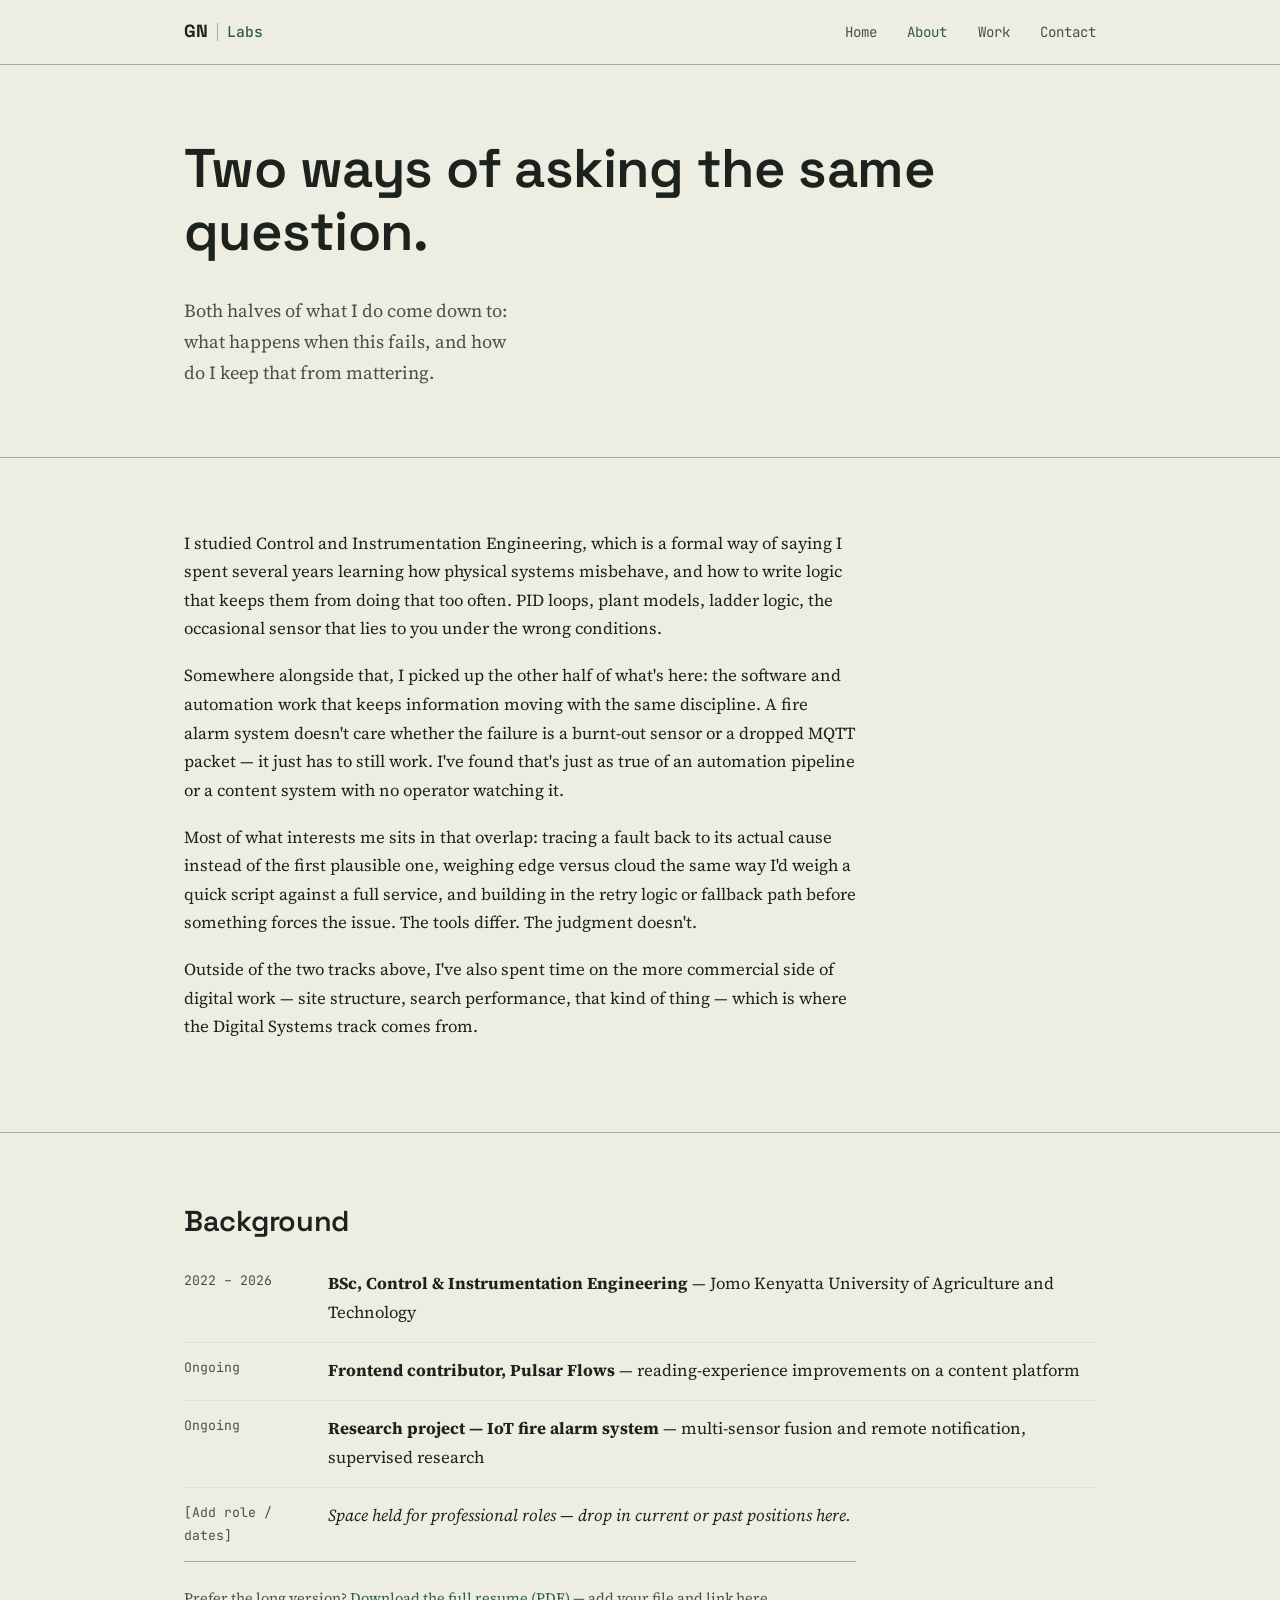
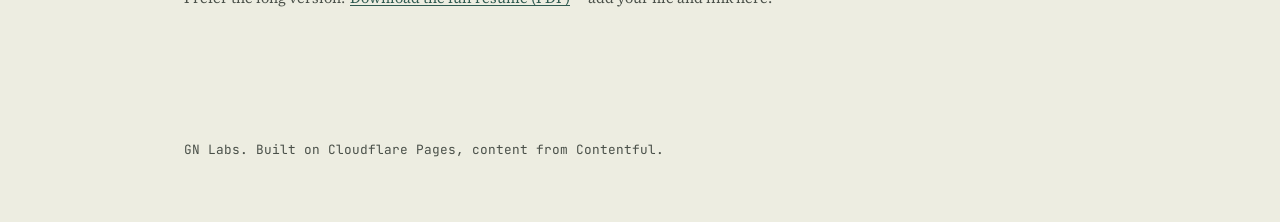
==== about.html @ 265fff8b "Add files via upload" ====
<!DOCTYPE html>
<html lang="en">
<head>
<meta charset="UTF-8">
<meta name="viewport" content="width=device-width, initial-scale=1.0">
<title>About — GN Labs</title>
<meta name="description" content="How GN Labs ended up working across control systems and software, and what that overlap looks like in practice.">
<link rel="stylesheet" href="styles.css">
</head>
<body>

<nav class="site-nav">
  <div class="wrap">
    <a href="index.html" class="mark"><span>GN</span><span class="rule"></span><span class="labs">Labs</span></a>
    <button class="nav-toggle" aria-label="Toggle navigation" aria-expanded="false"><span></span></button>
    <ul class="nav-links">
      <li><a href="index.html">Home</a></li>
      <li><a href="about.html" aria-current="page">About</a></li>
      <li><a href="work.html">Work</a></li>
      <li><a href="contact.html">Contact</a></li>
    </ul>
  </div>
</nav>

<main>
  <section class="section hero section-tight">
    <div class="wrap">
      <h1>Two ways of asking the same question.</h1>
      <p class="lede">Both halves of what I do come down to: what happens when this fails, and how do I keep that from mattering.</p>
    </div>
  </section>

  <section class="section">
    <div class="wrap">
      <p>I studied Control and Instrumentation Engineering, which is a formal way of saying I spent several years learning how physical systems misbehave, and how to write logic that keeps them from doing that too often. PID loops, plant models, ladder logic, the occasional sensor that lies to you under the wrong conditions.</p>
      <p>Somewhere alongside that, I picked up the other half of what's here: the software and automation work that keeps information moving with the same discipline. A fire alarm system doesn't care whether the failure is a burnt-out sensor or a dropped MQTT packet &mdash; it just has to still work. I've found that's just as true of an automation pipeline or a content system with no operator watching it.</p>
      <p>Most of what interests me sits in that overlap: tracing a fault back to its actual cause instead of the first plausible one, weighing edge versus cloud the same way I'd weigh a quick script against a full service, and building in the retry logic or fallback path before something forces the issue. The tools differ. The judgment doesn't.</p>
      <p>Outside of the two tracks above, I've also spent time on the more commercial side of digital work &mdash; site structure, search performance, that kind of thing &mdash; which is where the Digital Systems track comes from.</p>
    </div>
  </section>

  <section class="section">
    <div class="wrap">
      <h2>Background</h2>
      <div class="timeline">
        <div class="row">
          <span class="when">2022 &ndash; 2026</span>
          <div>
            <strong>BSc, Control &amp; Instrumentation Engineering</strong> &mdash; Jomo Kenyatta University of Agriculture and Technology
          </div>
        </div>
        <div class="row">
          <span class="when">Ongoing</span>
          <div>
            <strong>Frontend contributor, Pulsar Flows</strong> &mdash; reading-experience improvements on a content platform
          </div>
        </div>
        <div class="row">
          <span class="when">Ongoing</span>
          <div>
            <strong>Research project &mdash; IoT fire alarm system</strong> &mdash; multi-sensor fusion and remote notification, supervised research
          </div>
        </div>
        <div class="row">
          <span class="when">[Add role / dates]</span>
          <div>
            <em>Space held for professional roles &mdash; drop in current or past positions here.</em>
          </div>
        </div>
      </div>
      <p class="resume-note">Prefer the long version? <a href="#" id="resume-link">Download the full resume (PDF)</a> &mdash; add your file and link here.</p>
    </div>
  </section>
</main>

<footer class="site-footer">
  <div class="wrap">
    <p>GN Labs. Built on Cloudflare Pages, content from Contentful.</p>
  </div>
</footer>

<script src="content.js"></script>
</body>
</html>
---- styles.css ----
/* GN Labs — shared styles */

@import url('https://fonts.googleapis.com/css2?family=Space+Grotesk:wght@500;600;700&family=Source+Serif+4:opsz,wght@8..60,400;8..60,500;8..60,600&family=JetBrains+Mono:wght@400;500&display=swap');

:root {
  --paper: #ededE1;
  --surface: #e2e2d3;
  --ink: #1c221e;
  --ink-soft: #4a5049;
  --line: #a7ac98;
  --teal: #2f5a50;
  --teal-soft: #3f6e62;
  --ochre: #b56d19;

  --grotesk: 'Space Grotesk', sans-serif;
  --serif: 'Source Serif 4', serif;
  --mono: 'JetBrains Mono', monospace;

  --measure: 42rem;
  --wide: 60rem;
}

* { box-sizing: border-box; }

html { scroll-behavior: smooth; }

@media (prefers-reduced-motion: reduce) {
  html { scroll-behavior: auto; }
  * { animation-duration: 0.01ms !important; animation-iteration-count: 1 !important; transition-duration: 0.01ms !important; }
}

body {
  margin: 0;
  background: var(--paper);
  color: var(--ink);
  font-family: var(--serif);
  font-size: 1.05rem;
  line-height: 1.7;
  -webkit-font-smoothing: antialiased;
}

h1, h2, h3 {
  font-family: var(--grotesk);
  font-weight: 600;
  line-height: 1.15;
  margin: 0 0 0.6em;
  letter-spacing: -0.01em;
}

h1 { font-size: clamp(2.1rem, 4.6vw, 3.4rem); }
h2 { font-size: clamp(1.4rem, 2.6vw, 1.8rem); }
h3 { font-size: 1.05rem; font-family: var(--serif); font-weight: 600; }

p { margin: 0 0 1.1em; max-width: var(--measure); }
a { color: var(--teal); text-decoration-thickness: 1px; text-underline-offset: 2px; }
a:hover { color: var(--ochre); }

.wrap {
  max-width: var(--wide);
  margin: 0 auto;
  padding: 0 1.5rem;
}

/* ---- Nav ---- */

.site-nav {
  border-bottom: 1px solid var(--line);
  background: var(--paper);
  position: sticky;
  top: 0;
  z-index: 20;
}

.site-nav .wrap {
  display: flex;
  align-items: center;
  justify-content: space-between;
  height: 4rem;
}

.mark {
  font-family: var(--grotesk);
  font-weight: 700;
  font-size: 1.1rem;
  color: var(--ink);
  text-decoration: none;
  display: inline-flex;
  align-items: center;
  gap: 0.55rem;
}
.mark:hover { color: var(--ink); }
.mark .rule { width: 1px; height: 1.05em; background: var(--line); display: inline-block; }
.mark .labs { font-family: var(--mono); font-weight: 500; font-size: 0.92rem; color: var(--teal); letter-spacing: 0.02em; }

.nav-links {
  display: flex;
  gap: 1.9rem;
  list-style: none;
  margin: 0;
  padding: 0;
}
.nav-links a {
  color: var(--ink-soft);
  text-decoration: none;
  font-family: var(--mono);
  font-size: 0.88rem;
}
.nav-links a:hover, .nav-links a[aria-current="page"] { color: var(--teal); }

.nav-toggle {
  display: none;
  background: none;
  border: 1px solid var(--line);
  border-radius: 2px;
  width: 2.1rem;
  height: 2.1rem;
  cursor: pointer;
  position: relative;
}
.nav-toggle span, .nav-toggle span::before, .nav-toggle span::after {
  content: ''; position: absolute; left: 0.5rem; right: 0.5rem; height: 1px; background: var(--ink);
}
.nav-toggle span { top: 50%; }
.nav-toggle span::before { top: -6px; }
.nav-toggle span::after { top: 6px; }

@media (max-width: 640px) {
  .nav-toggle { display: block; }
  .nav-links {
    display: none;
    position: absolute;
    top: 4rem; left: 0; right: 0;
    flex-direction: column;
    gap: 0;
    background: var(--paper);
    border-bottom: 1px solid var(--line);
    padding: 0.5rem 1.5rem 1rem;
  }
  .nav-links.open { display: flex; }
  .nav-links a { padding: 0.6rem 0; border-bottom: 1px solid var(--surface); }
}

/* ---- Sections ---- */

main { display: block; }

.section {
  padding: 4.5rem 0;
  border-bottom: 1px solid var(--line);
}
.section:last-of-type { border-bottom: none; }
.section-tight { padding: 3rem 0; }

.section > .wrap > p:first-of-type { margin-top: 0; }

/* ---- Hero ---- */

.hero {
  padding-top: 4.5rem;
  padding-bottom: 3rem;
}
.hero h1 { max-width: 32ch; }
.hero .lede { font-size: 1.15rem; color: var(--ink-soft); max-width: 38ch; }

.diagram-wrap { margin-top: 3rem; overflow-x: auto; }
.diagram-wrap svg { width: 100%; height: auto; max-width: 760px; display: block; }
.diagram-wrap .flow-line, .diagram-wrap .node-box {
  stroke-dasharray: 6 4000;
  stroke-dashoffset: 4000;
  transition: stroke-dashoffset 1.6s ease;
}
.diagram-wrap.drawn .flow-line, .diagram-wrap.drawn .node-box {
  stroke-dashoffset: 0;
}
.diagram-wrap text { font-family: var(--mono); font-size: 11px; fill: var(--ink-soft); }

/* ---- Tracks / grid ---- */

.tracks {
  display: grid;
  grid-template-columns: 1fr 1fr;
  gap: 3rem;
}
@media (max-width: 700px) { .tracks { grid-template-columns: 1fr; gap: 2.5rem; } }

.track h2 { color: var(--teal); }
.track ul { padding-left: 0; list-style: none; margin: 1rem 0 0; }
.track li {
  padding: 0.55rem 0;
  border-top: 1px solid var(--surface);
  font-size: 0.98rem;
}
.track li:first-child { border-top: none; }

/* ---- Work list ---- */

.work-item {
  padding: 2.2rem 0;
  border-top: 1px solid var(--line);
  display: grid;
  grid-template-columns: 10rem 1fr;
  gap: 1.5rem;
}
.work-item:first-of-type { border-top: none; }
@media (max-width: 700px) { .work-item { grid-template-columns: 1fr; gap: 0.5rem; } }

.work-item .tag {
  font-family: var(--mono);
  font-size: 0.8rem;
  color: var(--teal-soft);
}
.work-item h3 { margin-bottom: 0.4rem; }
.work-item .meta { font-family: var(--mono); font-size: 0.78rem; color: var(--ink-soft); margin-top: 0.8rem; display: block; }

/* ---- Tags ---- */

.tag-row { display: flex; flex-wrap: wrap; gap: 0.5rem; margin-top: 0.9rem; }
.tag-chip {
  font-family: var(--mono);
  font-size: 0.76rem;
  color: var(--teal-soft);
  border: 1px solid var(--line);
  border-radius: 2px;
  padding: 0.2rem 0.55rem;
  background: var(--surface);
}

/* ---- Buttons / links ---- */

.btn {
  display: inline-block;
  font-family: var(--grotesk);
  font-weight: 600;
  font-size: 0.95rem;
  color: var(--paper);
  background: var(--teal);
  padding: 0.7rem 1.3rem;
  border-radius: 2px;
  text-decoration: none;
  border: 1px solid var(--teal);
}
.btn:hover { background: var(--ink); border-color: var(--ink); color: var(--paper); }

.btn-quiet {
  color: var(--teal);
  background: none;
  border: 1px solid var(--line);
}
.btn-quiet:hover { color: var(--ochre); border-color: var(--ochre); background: none; }

/* ---- About specifics ---- */

.timeline { margin-top: 1rem; }
.timeline .row {
  display: grid;
  grid-template-columns: 8rem 1fr;
  gap: 1rem;
  padding: 0.9rem 0;
  border-top: 1px solid var(--surface);
}
.timeline .row:first-child { border-top: none; }
.timeline .when { font-family: var(--mono); font-size: 0.82rem; color: var(--ink-soft); }
@media (max-width: 640px) { .timeline .row { grid-template-columns: 1fr; gap: 0.2rem; } }

.resume-note {
  margin-top: 2.5rem;
  padding-top: 1.5rem;
  border-top: 1px solid var(--line);
  font-size: 0.9rem;
  color: var(--ink-soft);
}

/* ---- Contact ---- */

.contact-grid {
  display: grid;
  grid-template-columns: 1fr 1fr;
  gap: 2rem;
  margin-top: 1rem;
}
@media (max-width: 640px) { .contact-grid { grid-template-columns: 1fr; } }
.contact-grid a { display: block; padding: 0.6rem 0; border-top: 1px solid var(--surface); text-decoration: none; color: var(--ink); }
.contact-grid a:first-child { border-top: none; }
.contact-grid a:hover { color: var(--teal); }
.contact-grid .label { font-family: var(--mono); font-size: 0.78rem; color: var(--ink-soft); display: block; }

/* ---- Footer ---- */

.site-footer {
  padding: 2.5rem 0 3rem;
  font-family: var(--mono);
  font-size: 0.8rem;
  color: var(--ink-soft);
}
.site-footer a { color: var(--ink-soft); }
.site-footer a:hover { color: var(--teal); }

:focus-visible {
  outline: 2px solid var(--ochre);
  outline-offset: 2px;
}
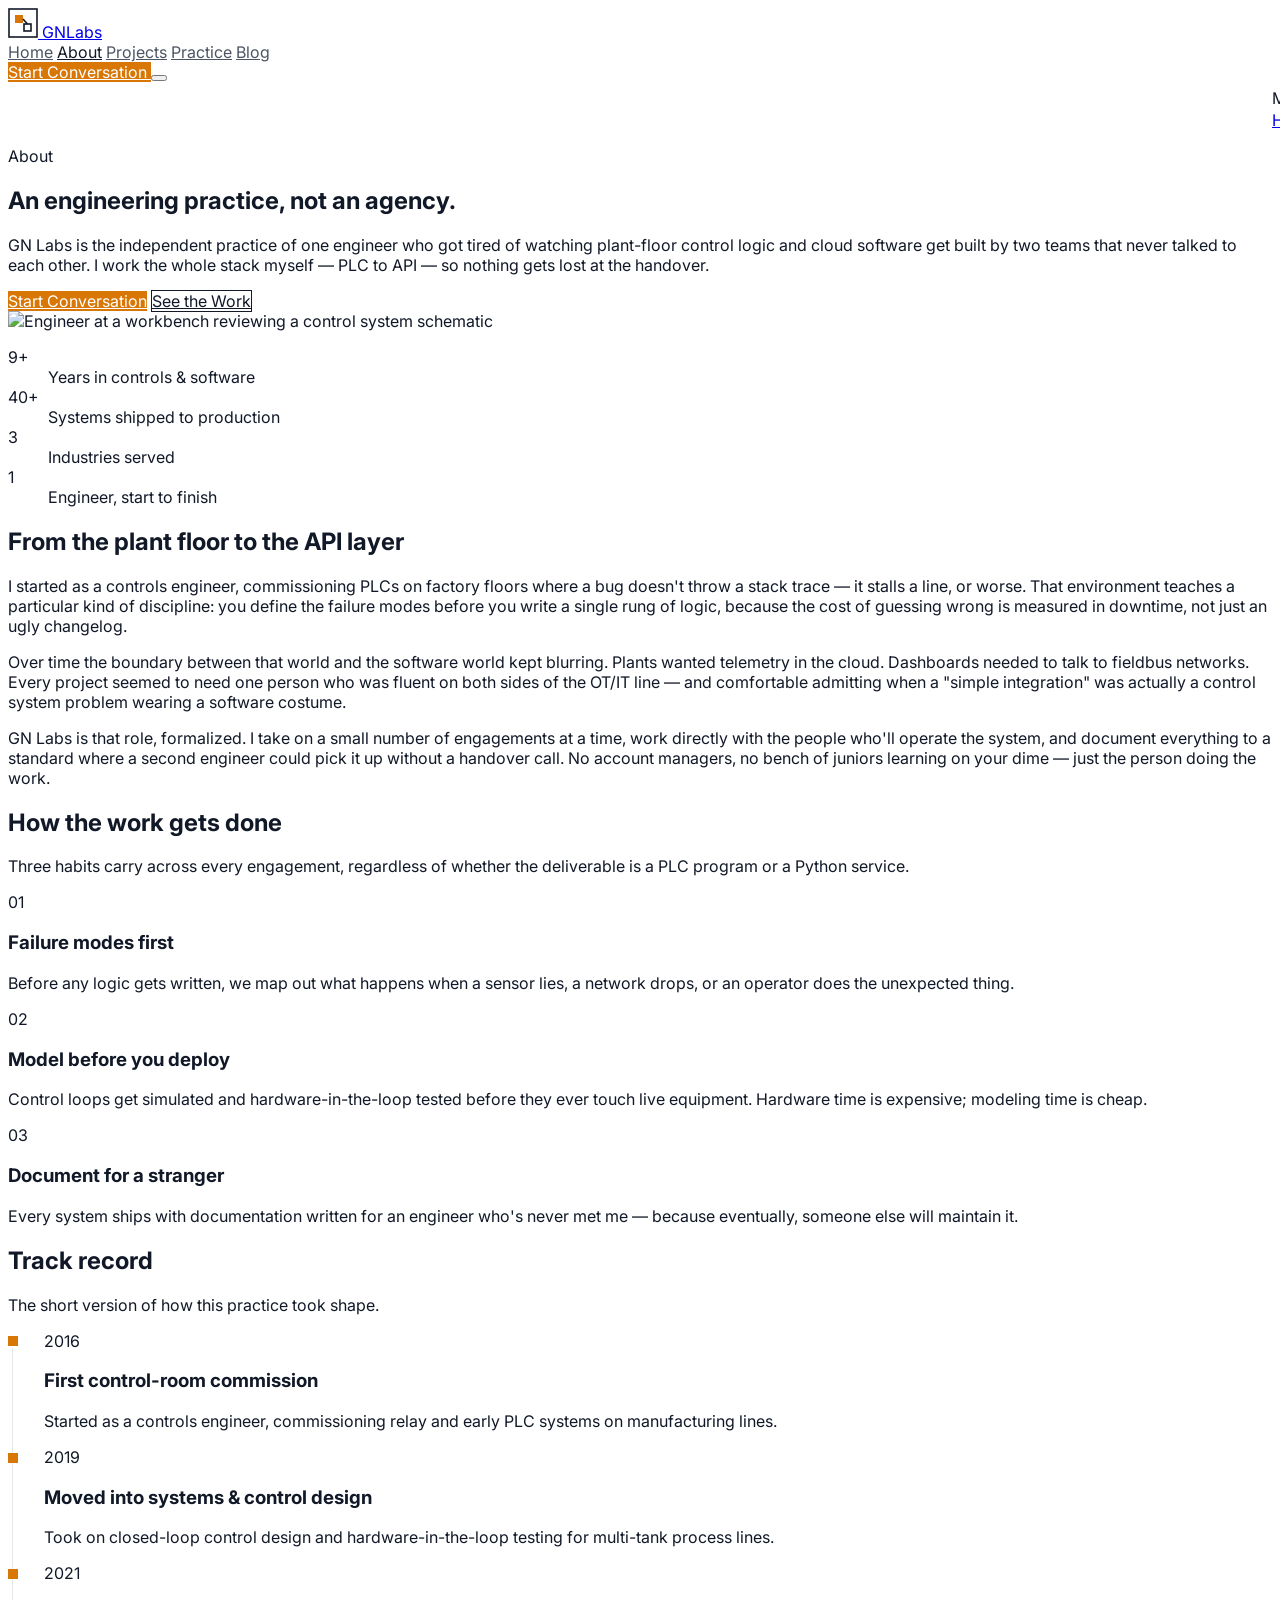
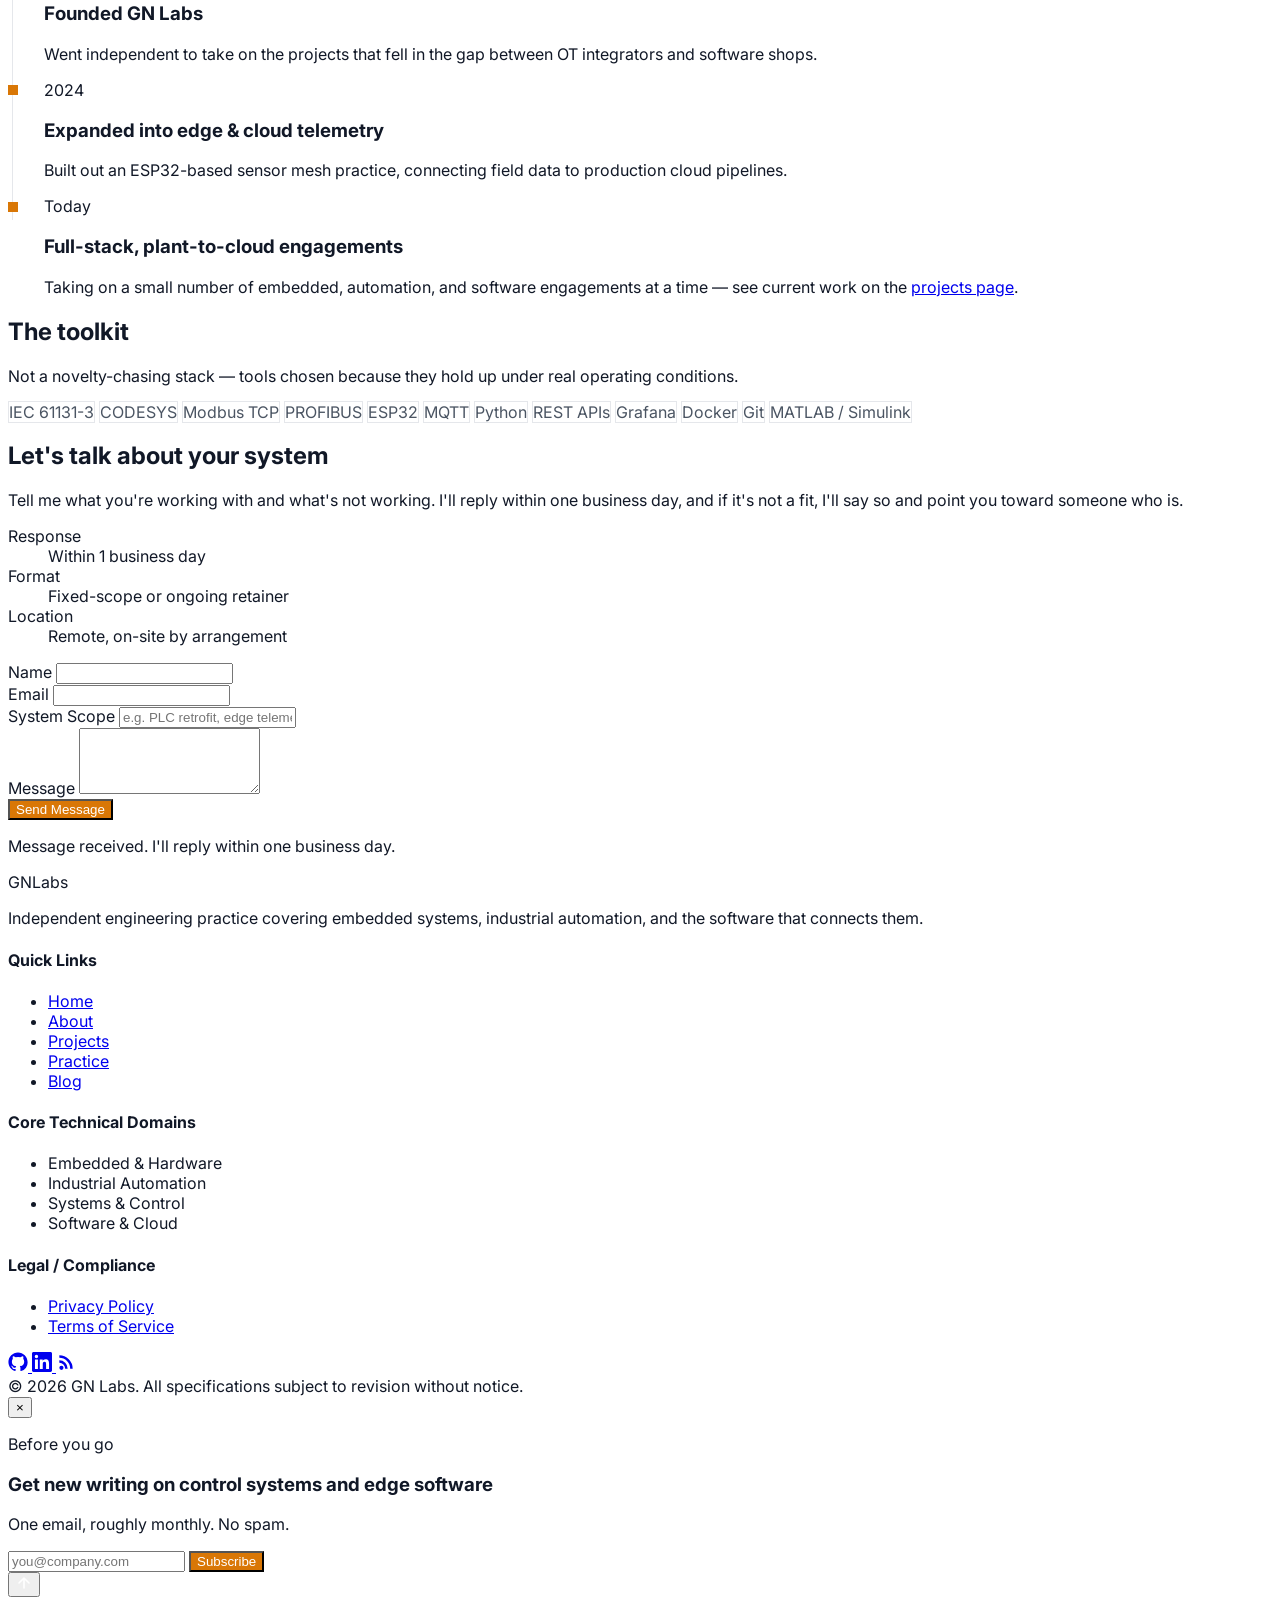
==== commit 2e0753c2: "Add files via upload" ====
--- a/about.html
+++ b/about.html
@@ -3,82 +3,705 @@
 <head>
 <meta charset="UTF-8">
 <meta name="viewport" content="width=device-width, initial-scale=1.0">
-<title>About — GN Labs</title>
-<meta name="description" content="How GN Labs ended up working across control systems and software, and what that overlap looks like in practice.">
-<link rel="stylesheet" href="styles.css">
+<title>About — GN Labs | Independent Engineering Practice</title>
+<meta name="description" content="GN Labs is an independent engineering practice spanning embedded systems, industrial automation, control theory, and the software that connects them. Here's the story, the principles, and the track record.">
+<link rel="canonical" href="https://gnlabs.site/about">
+<script src="https://cdn.tailwindcss.com"></script>
+<script>
+  tailwind.config = {
+    theme: {
+      extend: {
+        colors: {
+          base: '#FFFFFF',
+          alt: '#F8F9FA',
+          slate: '#181C20',
+          graphite: '#0F1215',
+          ink: '#111827',
+          steel: '#4B5563',
+          amber: '#D97706',
+          techblue: '#1E40AF',
+        },
+        fontFamily: {
+          sans: ['Inter', '-apple-system', 'BlinkMacSystemFont', 'Segoe UI', 'system-ui', 'sans-serif'],
+          mono: ['ui-monospace', 'SFMono-Regular', 'Menlo', 'monospace'],
+        },
+      }
+    }
+  }
+</script>
+<link rel="icon" type="image/svg+xml" href="data:image/svg+xml;utf8,%3Csvg xmlns='http://www.w3.org/2000/svg' viewBox='0 0 30 30'%3E%3Crect width='30' height='30' fill='%23FFFFFF'/%3E%3Crect x='1' y='1' width='28' height='28' fill='none' stroke='%23111827' stroke-width='2'/%3E%3Crect x='7' y='7' width='8' height='8' fill='%23D97706'/%3E%3Crect x='16' y='16' width='7' height='7' fill='none' stroke='%23111827' stroke-width='2'/%3E%3Cline x1='15' y1='11' x2='19.5' y2='16' stroke='%23111827' stroke-width='2'/%3E%3C/svg%3E">
+<link rel="preconnect" href="https://fonts.googleapis.com">
+<link rel="preconnect" href="https://fonts.gstatic.com" crossorigin>
+<link href="https://fonts.googleapis.com/css2?family=Inter:wght@400;500;600;700;800;900&display=swap" rel="stylesheet">
+<style>
+  :root {
+    --bg-base: #FFFFFF;
+    --bg-alt: #F8F9FA;
+    --dark-slate: #181C20;
+    --dark-graphite: #0F1215;
+    --text-ink: #111827;
+    --text-steel: #4B5563;
+    --accent-amber: #D97706;
+    --accent-blue: #1E40AF;
+  }
+
+  * { scroll-behavior: smooth; }
+
+  body {
+    font-family: 'Inter', -apple-system, BlinkMacSystemFont, 'Segoe UI', system-ui, sans-serif;
+    color: var(--text-ink);
+    background: var(--bg-base);
+  }
+
+  @media (prefers-reduced-motion: reduce) {
+    * { scroll-behavior: auto !important; animation: none !important; transition: none !important; }
+  }
+
+  .fade-in {
+    opacity: 0;
+    transform: translateY(14px);
+    transition: opacity 500ms ease-out, transform 500ms ease-out;
+  }
+  .fade-in.is-visible {
+    opacity: 1;
+    transform: translateY(0);
+  }
+
+  .grid-texture {
+    background-image:
+      linear-gradient(to right, rgba(17,24,39,0.06) 1px, transparent 1px),
+      linear-gradient(to bottom, rgba(17,24,39,0.06) 1px, transparent 1px);
+    background-size: 28px 28px;
+  }
+
+  .schematic-line {
+    stroke-dasharray: 4 4;
+  }
+
+  .btn-primary {
+    background: var(--accent-amber);
+    color: #FFFFFF;
+    transition: background-color 200ms ease-in-out, transform 200ms ease-in-out;
+  }
+  .btn-primary:hover { background: #B45F04; }
+  .btn-primary:focus-visible { outline: 3px solid #92400E; outline-offset: 2px; }
+
+  .btn-secondary {
+    border: 1.5px solid var(--text-ink);
+    color: var(--text-ink);
+    transition: background-color 200ms ease-in-out, color 200ms ease-in-out;
+  }
+  .btn-secondary:hover { background: var(--text-ink); color: #fff; }
+  .btn-secondary:focus-visible { outline: 3px solid var(--text-ink); outline-offset: 2px; }
+
+  .btn-ghost {
+    color: var(--text-steel);
+    transition: color 200ms ease-in-out;
+  }
+  .btn-ghost:hover { color: var(--text-ink); }
+  .btn-ghost:focus-visible { outline: 2px solid var(--text-steel); outline-offset: 3px; }
+
+  a:focus-visible, button:focus-visible, input:focus-visible, textarea:focus-visible {
+    outline: 2px solid var(--accent-amber);
+    outline-offset: 2px;
+  }
+
+  .nav-link {
+    position: relative;
+    color: var(--text-steel);
+    transition: color 200ms ease-in-out;
+  }
+  .nav-link:hover { color: var(--text-ink); }
+  .nav-link::after {
+    content: '';
+    position: absolute;
+    left: 0;
+    bottom: -4px;
+    height: 2px;
+    width: 0;
+    background: var(--accent-amber);
+    transition: width 200ms ease-in-out;
+  }
+  .nav-link:hover::after { width: 100%; }
+  .nav-link[aria-current="page"] { color: var(--text-ink); }
+  .nav-link[aria-current="page"]::after { width: 100%; }
+  .mobile-link[aria-current="page"] { color: var(--accent-amber); }
+
+  .status-dot {
+    box-shadow: 0 0 0 3px rgba(30, 64, 175, 0.15);
+  }
+
+  #mobileDrawer {
+    transform: translateX(100%);
+    transition: transform 260ms ease-in-out;
+  }
+  #mobileDrawer.open { transform: translateX(0); }
+  #mobileOverlay {
+    opacity: 0;
+    pointer-events: none;
+    transition: opacity 260ms ease-in-out;
+  }
+  #mobileOverlay.open {
+    opacity: 1;
+    pointer-events: auto;
+  }
+
+  #scrollTopBtn {
+    opacity: 0;
+    transform: translateY(10px);
+    pointer-events: none;
+    transition: opacity 200ms ease-in-out, transform 200ms ease-in-out;
+  }
+  #scrollTopBtn.show {
+    opacity: 1;
+    transform: translateY(0);
+    pointer-events: auto;
+  }
+
+  #newsletterOverlay {
+    opacity: 0;
+    visibility: hidden;
+    transition: opacity 250ms ease-in-out, visibility 250ms ease-in-out;
+  }
+  #newsletterOverlay.show {
+    opacity: 1;
+    visibility: visible;
+  }
+  #newsletterModal {
+    transform: scale(0.96);
+    transition: transform 250ms ease-in-out;
+  }
+  #newsletterOverlay.show #newsletterModal {
+    transform: scale(1);
+  }
+
+  .capability-card, .value-card {
+    transition: border-color 200ms ease-in-out, transform 200ms ease-in-out, box-shadow 200ms ease-in-out;
+  }
+  .capability-card:hover, .value-card:hover {
+    border-color: var(--accent-amber);
+    transform: translateY(-3px);
+    box-shadow: 0 12px 24px -16px rgba(17,24,39,0.25);
+  }
+
+  /* Header: compacts and gains depth once the page scrolls, RaftLabs-style */
+  #siteHeader {
+    transition: height 260ms ease-in-out, box-shadow 260ms ease-in-out, background-color 260ms ease-in-out;
+  }
+  #siteHeader .header-inner {
+    transition: height 260ms ease-in-out;
+  }
+  #siteHeader.is-scrolled {
+    box-shadow: 0 1px 0 rgba(17,24,39,0.06), 0 12px 24px -18px rgba(17,24,39,0.25);
+  }
+  #siteHeader.is-scrolled .header-inner {
+    height: 4.25rem;
+  }
+  #siteHeader:not(.is-scrolled) .header-inner {
+    height: 5rem;
+  }
+
+  /* Timeline */
+  .timeline-item {
+    position: relative;
+    padding-left: 2.25rem;
+  }
+  .timeline-item::before {
+    content: '';
+    position: absolute;
+    left: 0;
+    top: 0.35rem;
+    width: 10px;
+    height: 10px;
+    background: var(--accent-amber);
+  }
+  .timeline-item::after {
+    content: '';
+    position: absolute;
+    left: 4px;
+    top: 1.1rem;
+    bottom: -2.5rem;
+    width: 1px;
+    background: #E5E7EB;
+  }
+  .timeline-item:last-child::after { display: none; }
+
+  /* Toolkit pills */
+  .pill {
+    border: 1px solid #E5E7EB;
+    color: var(--text-steel);
+    transition: border-color 200ms ease-in-out, color 200ms ease-in-out;
+  }
+  .pill:hover {
+    border-color: var(--text-ink);
+    color: var(--text-ink);
+  }
+</style>
 </head>
-<body>
-
-<nav class="site-nav">
-  <div class="wrap">
-    <a href="index.html" class="mark"><span>GN</span><span class="rule"></span><span class="labs">Labs</span></a>
-    <button class="nav-toggle" aria-label="Toggle navigation" aria-expanded="false"><span></span></button>
-    <ul class="nav-links">
-      <li><a href="index.html">Home</a></li>
-      <li><a href="about.html" aria-current="page">About</a></li>
-      <li><a href="work.html">Work</a></li>
-      <li><a href="contact.html">Contact</a></li>
-    </ul>
-  </div>
-</nav>
-
-<main>
-  <section class="section hero section-tight">
-    <div class="wrap">
-      <h1>Two ways of asking the same question.</h1>
-      <p class="lede">Both halves of what I do come down to: what happens when this fails, and how do I keep that from mattering.</p>
-    </div>
-  </section>
-
-  <section class="section">
-    <div class="wrap">
-      <p>I studied Control and Instrumentation Engineering, which is a formal way of saying I spent several years learning how physical systems misbehave, and how to write logic that keeps them from doing that too often. PID loops, plant models, ladder logic, the occasional sensor that lies to you under the wrong conditions.</p>
-      <p>Somewhere alongside that, I picked up the other half of what's here: the software and automation work that keeps information moving with the same discipline. A fire alarm system doesn't care whether the failure is a burnt-out sensor or a dropped MQTT packet &mdash; it just has to still work. I've found that's just as true of an automation pipeline or a content system with no operator watching it.</p>
-      <p>Most of what interests me sits in that overlap: tracing a fault back to its actual cause instead of the first plausible one, weighing edge versus cloud the same way I'd weigh a quick script against a full service, and building in the retry logic or fallback path before something forces the issue. The tools differ. The judgment doesn't.</p>
-      <p>Outside of the two tracks above, I've also spent time on the more commercial side of digital work &mdash; site structure, search performance, that kind of thing &mdash; which is where the Digital Systems track comes from.</p>
-    </div>
-  </section>
-
-  <section class="section">
-    <div class="wrap">
-      <h2>Background</h2>
-      <div class="timeline">
-        <div class="row">
-          <span class="when">2022 &ndash; 2026</span>
+<body class="bg-base text-ink antialiased">
+
+<!-- ============ HEADER ============ -->
+<header id="siteHeader" class="sticky top-0 z-40 bg-base/95 backdrop-blur border-b border-gray-200">
+  <div class="max-w-7xl mx-auto px-6 lg:px-10">
+    <div class="header-inner flex items-center justify-between h-20">
+
+      <!-- Logo -->
+      <a href="/" class="flex items-center gap-3 group">
+        <svg width="30" height="30" viewBox="0 0 30 30" fill="none" xmlns="http://www.w3.org/2000/svg" aria-hidden="true">
+          <rect x="1" y="1" width="28" height="28" stroke="#111827" stroke-width="1.6"/>
+          <rect x="7" y="7" width="8" height="8" fill="#D97706"/>
+          <rect x="16" y="16" width="7" height="7" stroke="#111827" stroke-width="1.6"/>
+          <line x1="15" y1="11" x2="19.5" y2="16" stroke="#111827" stroke-width="1.6"/>
+        </svg>
+        <span class="tracking-tighter font-extrabold text-xl text-ink">GN<span class="text-amber">Labs</span></span>
+      </a>
+
+      <!-- Desktop nav -->
+      <nav class="hidden lg:flex items-center gap-9" aria-label="Primary">
+        <a href="/" class="nav-link text-sm font-semibold">Home</a>
+        <a href="/about/" class="nav-link text-sm font-semibold" aria-current="page">About</a>
+        <a href="/projects/" class="nav-link text-sm font-semibold">Projects</a>
+        <a href="/practice/" class="nav-link text-sm font-semibold">Practice</a>
+        <a href="/blog/" class="nav-link text-sm font-semibold">Blog</a>
+      </nav>
+
+      <div class="flex items-center gap-4">
+        <a href="/contact/" class="hidden lg:inline-flex btn-primary text-sm font-bold px-5 py-2.5">
+          Start Conversation
+        </a>
+
+        <!-- Mobile hamburger -->
+        <button id="menuToggle" aria-label="Open navigation menu" aria-expanded="false" aria-controls="mobileDrawer" class="lg:hidden flex flex-col justify-center gap-1.5 w-9 h-9">
+          <span class="block h-0.5 w-6 bg-ink"></span>
+          <span class="block h-0.5 w-6 bg-ink"></span>
+          <span class="block h-0.5 w-4 bg-ink self-start ml-3"></span>
+        </button>
+      </div>
+    </div>
+  </div>
+</header>
+
+<!-- Mobile drawer overlay -->
+<div id="mobileOverlay" class="fixed inset-0 bg-ink/50 z-40 lg:hidden"></div>
+
+<!-- Mobile drawer -->
+<aside id="mobileDrawer" class="fixed top-0 right-0 h-full w-72 bg-base z-50 border-l border-gray-200 lg:hidden" aria-label="Mobile navigation">
+  <div class="flex items-center justify-between h-20 px-6 border-b border-gray-200">
+    <span class="font-extrabold tracking-tighter text-lg">Menu</span>
+    <button id="menuClose" aria-label="Close navigation menu" class="w-9 h-9 flex items-center justify-center text-2xl leading-none text-steel">&times;</button>
+  </div>
+  <nav class="flex flex-col px-6 py-8 gap-6" aria-label="Mobile primary">
+    <a href="/" class="mobile-link text-lg font-semibold text-ink">Home</a>
+    <a href="/about/" class="mobile-link text-lg font-semibold text-ink" aria-current="page">About</a>
+    <a href="/projects/" class="mobile-link text-lg font-semibold text-ink">Projects</a>
+    <a href="/practice/" class="mobile-link text-lg font-semibold text-ink">Practice</a>
+    <a href="/blog/" class="mobile-link text-lg font-semibold text-ink">Blog</a>
+    <a href="/contact/" class="btn-primary text-center font-bold px-5 py-3 mt-4">Start Conversation</a>
+  </nav>
+</aside>
+
+<!-- ============ ABOUT HERO ============ -->
+<section class="bg-alt border-b border-gray-200 py-16 sm:py-20 lg:py-24">
+  <div class="max-w-7xl mx-auto px-6 lg:px-10 grid lg:grid-cols-2 gap-12 lg:gap-16 items-center">
+    <div class="fade-in order-2 lg:order-1">
+      <p class="inline-flex items-center gap-2 text-xs sm:text-sm font-semibold text-steel bg-white border border-gray-200 px-3.5 py-1.5 mb-6">
+        <span class="w-2 h-2 bg-amber rounded-full"></span>
+        About
+      </p>
+      <h1 class="text-3xl sm:text-4xl lg:text-5xl font-extrabold tracking-tight leading-[1.15] sm:leading-[1.05] text-ink">
+        An engineering practice, not an agency.
+      </h1>
+      <p class="mt-5 sm:mt-6 text-base sm:text-lg text-steel leading-relaxed max-w-xl">
+        GN Labs is the independent practice of one engineer who got tired of watching plant-floor control logic and cloud software get built by two teams that never talked to each other. I work the whole stack myself — PLC to API — so nothing gets lost at the handover.
+      </p>
+      <div class="mt-8 sm:mt-9 flex flex-wrap gap-3 sm:gap-4">
+        <a href="/contact/" class="btn-primary font-bold px-5 sm:px-6 py-3 sm:py-3.5 text-sm">Start Conversation</a>
+        <a href="/projects/" class="btn-secondary font-bold px-5 sm:px-6 py-3 sm:py-3.5 text-sm">See the Work</a>
+      </div>
+    </div>
+    <div class="order-1 lg:order-2 fade-in">
+      <div class="relative aspect-[4/5] max-w-md mx-auto lg:max-w-none overflow-hidden border border-gray-200">
+        <img src="https://picsum.photos/seed/gnlabs-about-portrait/800/1000" alt="Engineer at a workbench reviewing a control system schematic" class="w-full h-full object-cover" loading="lazy">
+        <div class="absolute inset-0 bg-gradient-to-t from-ink/25 via-transparent to-transparent"></div>
+      </div>
+    </div>
+  </div>
+
+  <!-- Stat strip -->
+  <div class="max-w-7xl mx-auto px-6 lg:px-10 mt-14 sm:mt-16">
+    <dl class="grid grid-cols-2 sm:grid-cols-4 gap-6 sm:gap-8 border-t border-gray-300 pt-8 fade-in">
+      <div>
+        <dt class="text-2xl sm:text-3xl font-extrabold text-ink">9<span class="text-amber">+</span></dt>
+        <dd class="mt-1 text-xs sm:text-sm text-steel">Years in controls &amp; software</dd>
+      </div>
+      <div>
+        <dt class="text-2xl sm:text-3xl font-extrabold text-ink">40<span class="text-amber">+</span></dt>
+        <dd class="mt-1 text-xs sm:text-sm text-steel">Systems shipped to production</dd>
+      </div>
+      <div>
+        <dt class="text-2xl sm:text-3xl font-extrabold text-ink">3</dt>
+        <dd class="mt-1 text-xs sm:text-sm text-steel">Industries served</dd>
+      </div>
+      <div>
+        <dt class="text-2xl sm:text-3xl font-extrabold text-ink">1</dt>
+        <dd class="mt-1 text-xs sm:text-sm text-steel">Engineer, start to finish</dd>
+      </div>
+    </dl>
+  </div>
+</section>
+
+<!-- ============ STORY ============ -->
+<section class="py-20 lg:py-28 border-b border-gray-200">
+  <div class="max-w-7xl mx-auto px-6 lg:px-10 grid lg:grid-cols-5 gap-14">
+    <div class="lg:col-span-2 fade-in">
+      <h2 class="text-2xl sm:text-3xl lg:text-4xl font-extrabold tracking-tight text-ink">From the plant floor to the API layer</h2>
+    </div>
+    <div class="lg:col-span-3 fade-in space-y-5 text-steel leading-relaxed">
+      <p>
+        I started as a controls engineer, commissioning PLCs on factory floors where a bug doesn't throw a stack trace — it stalls a line, or worse. That environment teaches a particular kind of discipline: you define the failure modes before you write a single rung of logic, because the cost of guessing wrong is measured in downtime, not just an ugly changelog.
+      </p>
+      <p>
+        Over time the boundary between that world and the software world kept blurring. Plants wanted telemetry in the cloud. Dashboards needed to talk to fieldbus networks. Every project seemed to need one person who was fluent on both sides of the OT/IT line — and comfortable admitting when a "simple integration" was actually a control system problem wearing a software costume.
+      </p>
+      <p>
+        GN Labs is that role, formalized. I take on a small number of engagements at a time, work directly with the people who'll operate the system, and document everything to a standard where a second engineer could pick it up without a handover call. No account managers, no bench of juniors learning on your dime — just the person doing the work.
+      </p>
+    </div>
+  </div>
+</section>
+
+<!-- ============ VALUES / PRINCIPLES ============ -->
+<section class="bg-alt py-20 lg:py-28 border-b border-gray-200">
+  <div class="max-w-7xl mx-auto px-6 lg:px-10">
+    <div class="max-w-2xl fade-in">
+      <h2 class="text-2xl sm:text-3xl lg:text-4xl font-extrabold tracking-tight text-ink">How the work gets done</h2>
+      <p class="mt-4 text-steel leading-relaxed">
+        Three habits carry across every engagement, regardless of whether the deliverable is a PLC program or a Python service.
+      </p>
+    </div>
+
+    <div class="mt-14 grid sm:grid-cols-2 lg:grid-cols-3 gap-5 lg:gap-6">
+      <div class="value-card bg-base border border-gray-200 p-7 fade-in">
+        <p class="font-mono text-xs text-amber mb-3">01</p>
+        <h3 class="font-bold text-ink text-lg mb-2">Failure modes first</h3>
+        <p class="text-sm text-steel leading-relaxed">Before any logic gets written, we map out what happens when a sensor lies, a network drops, or an operator does the unexpected thing.</p>
+      </div>
+      <div class="value-card bg-base border border-gray-200 p-7 fade-in">
+        <p class="font-mono text-xs text-amber mb-3">02</p>
+        <h3 class="font-bold text-ink text-lg mb-2">Model before you deploy</h3>
+        <p class="text-sm text-steel leading-relaxed">Control loops get simulated and hardware-in-the-loop tested before they ever touch live equipment. Hardware time is expensive; modeling time is cheap.</p>
+      </div>
+      <div class="value-card bg-base border border-gray-200 p-7 fade-in">
+        <p class="font-mono text-xs text-amber mb-3">03</p>
+        <h3 class="font-bold text-ink text-lg mb-2">Document for a stranger</h3>
+        <p class="text-sm text-steel leading-relaxed">Every system ships with documentation written for an engineer who's never met me — because eventually, someone else will maintain it.</p>
+      </div>
+    </div>
+  </div>
+</section>
+
+<!-- ============ TIMELINE ============ -->
+<section class="py-20 lg:py-28 border-b border-gray-200">
+  <div class="max-w-7xl mx-auto px-6 lg:px-10 grid lg:grid-cols-5 gap-14">
+    <div class="lg:col-span-2 fade-in">
+      <h2 class="text-2xl sm:text-3xl lg:text-4xl font-extrabold tracking-tight text-ink">Track record</h2>
+      <p class="mt-4 text-steel leading-relaxed">The short version of how this practice took shape.</p>
+    </div>
+
+    <div class="lg:col-span-3 space-y-10 fade-in">
+      <div class="timeline-item">
+        <p class="font-mono text-xs text-steel mb-1">2016</p>
+        <h3 class="font-bold text-ink">First control-room commission</h3>
+        <p class="text-sm text-steel leading-relaxed mt-1">Started as a controls engineer, commissioning relay and early PLC systems on manufacturing lines.</p>
+      </div>
+      <div class="timeline-item">
+        <p class="font-mono text-xs text-steel mb-1">2019</p>
+        <h3 class="font-bold text-ink">Moved into systems &amp; control design</h3>
+        <p class="text-sm text-steel leading-relaxed mt-1">Took on closed-loop control design and hardware-in-the-loop testing for multi-tank process lines.</p>
+      </div>
+      <div class="timeline-item">
+        <p class="font-mono text-xs text-steel mb-1">2021</p>
+        <h3 class="font-bold text-ink">Founded GN Labs</h3>
+        <p class="text-sm text-steel leading-relaxed mt-1">Went independent to take on the projects that fell in the gap between OT integrators and software shops.</p>
+      </div>
+      <div class="timeline-item">
+        <p class="font-mono text-xs text-steel mb-1">2024</p>
+        <h3 class="font-bold text-ink">Expanded into edge &amp; cloud telemetry</h3>
+        <p class="text-sm text-steel leading-relaxed mt-1">Built out an ESP32-based sensor mesh practice, connecting field data to production cloud pipelines.</p>
+      </div>
+      <div class="timeline-item">
+        <p class="font-mono text-xs text-steel mb-1">Today</p>
+        <h3 class="font-bold text-ink">Full-stack, plant-to-cloud engagements</h3>
+        <p class="text-sm text-steel leading-relaxed mt-1">Taking on a small number of embedded, automation, and software engagements at a time — see current work on the <a href="/projects/" class="text-ink underline decoration-amber decoration-2 underline-offset-2 hover:text-amber">projects page</a>.</p>
+      </div>
+    </div>
+  </div>
+</section>
+
+<!-- ============ TOOLKIT ============ -->
+<section class="bg-alt py-20 lg:py-28 border-b border-gray-200">
+  <div class="max-w-7xl mx-auto px-6 lg:px-10">
+    <div class="max-w-2xl fade-in">
+      <h2 class="text-2xl sm:text-3xl lg:text-4xl font-extrabold tracking-tight text-ink">The toolkit</h2>
+      <p class="mt-4 text-steel leading-relaxed">Not a novelty-chasing stack — tools chosen because they hold up under real operating conditions.</p>
+    </div>
+
+    <div class="mt-10 flex flex-wrap gap-3 fade-in">
+      <span class="pill bg-base px-4 py-2 text-sm font-medium">IEC 61131-3</span>
+      <span class="pill bg-base px-4 py-2 text-sm font-medium">CODESYS</span>
+      <span class="pill bg-base px-4 py-2 text-sm font-medium">Modbus TCP</span>
+      <span class="pill bg-base px-4 py-2 text-sm font-medium">PROFIBUS</span>
+      <span class="pill bg-base px-4 py-2 text-sm font-medium">ESP32</span>
+      <span class="pill bg-base px-4 py-2 text-sm font-medium">MQTT</span>
+      <span class="pill bg-base px-4 py-2 text-sm font-medium">Python</span>
+      <span class="pill bg-base px-4 py-2 text-sm font-medium">REST APIs</span>
+      <span class="pill bg-base px-4 py-2 text-sm font-medium">Grafana</span>
+      <span class="pill bg-base px-4 py-2 text-sm font-medium">Docker</span>
+      <span class="pill bg-base px-4 py-2 text-sm font-medium">Git</span>
+      <span class="pill bg-base px-4 py-2 text-sm font-medium">MATLAB / Simulink</span>
+    </div>
+  </div>
+</section>
+
+<!-- ============ CONTACT ============ -->
+<section class="py-20 lg:py-28 border-b border-gray-200">
+  <div class="max-w-7xl mx-auto px-6 lg:px-10 grid lg:grid-cols-5 gap-14">
+    <div class="lg:col-span-2 fade-in">
+      <h2 class="text-2xl sm:text-3xl lg:text-4xl font-extrabold tracking-tight text-ink">Let's talk about your system</h2>
+      <p class="mt-5 text-steel leading-relaxed">
+        Tell me what you're working with and what's not working. I'll reply within one business day, and if it's not a fit, I'll say so and point you toward someone who is.
+      </p>
+      <dl class="mt-8 space-y-5 text-sm">
+        <div class="flex gap-4">
+          <dt class="font-mono text-steel w-24 shrink-0">Response</dt>
+          <dd class="text-ink">Within 1 business day</dd>
+        </div>
+        <div class="flex gap-4">
+          <dt class="font-mono text-steel w-24 shrink-0">Format</dt>
+          <dd class="text-ink">Fixed-scope or ongoing retainer</dd>
+        </div>
+        <div class="flex gap-4">
+          <dt class="font-mono text-steel w-24 shrink-0">Location</dt>
+          <dd class="text-ink">Remote, on-site by arrangement</dd>
+        </div>
+      </dl>
+    </div>
+
+    <div id="contact" class="lg:col-span-3 fade-in">
+      <form class="border border-gray-300 p-8" id="contactForm">
+        <div class="grid sm:grid-cols-2 gap-6">
           <div>
-            <strong>BSc, Control &amp; Instrumentation Engineering</strong> &mdash; Jomo Kenyatta University of Agriculture and Technology
+            <label for="name" class="block text-xs font-semibold uppercase tracking-wide text-steel mb-2">Name</label>
+            <input type="text" id="name" name="name" required class="w-full border border-gray-300 px-4 py-3 text-sm focus:border-ink outline-none">
+          </div>
+          <div>
+            <label for="email" class="block text-xs font-semibold uppercase tracking-wide text-steel mb-2">Email</label>
+            <input type="email" id="email" name="email" required class="w-full border border-gray-300 px-4 py-3 text-sm focus:border-ink outline-none">
           </div>
         </div>
-        <div class="row">
-          <span class="when">Ongoing</span>
-          <div>
-            <strong>Frontend contributor, Pulsar Flows</strong> &mdash; reading-experience improvements on a content platform
-          </div>
+        <div class="mt-6">
+          <label for="scope" class="block text-xs font-semibold uppercase tracking-wide text-steel mb-2">System Scope</label>
+          <input type="text" id="scope" name="scope" placeholder="e.g. PLC retrofit, edge telemetry, control loop review" class="w-full border border-gray-300 px-4 py-3 text-sm focus:border-ink outline-none">
         </div>
-        <div class="row">
-          <span class="when">Ongoing</span>
-          <div>
-            <strong>Research project &mdash; IoT fire alarm system</strong> &mdash; multi-sensor fusion and remote notification, supervised research
-          </div>
+        <div class="mt-6">
+          <label for="message" class="block text-xs font-semibold uppercase tracking-wide text-steel mb-2">Message</label>
+          <textarea id="message" name="message" rows="4" required class="w-full border border-gray-300 px-4 py-3 text-sm focus:border-ink outline-none"></textarea>
         </div>
-        <div class="row">
-          <span class="when">[Add role / dates]</span>
-          <div>
-            <em>Space held for professional roles &mdash; drop in current or past positions here.</em>
-          </div>
-        </div>
-      </div>
-      <p class="resume-note">Prefer the long version? <a href="#" id="resume-link">Download the full resume (PDF)</a> &mdash; add your file and link here.</p>
-    </div>
-  </section>
-</main>
-
-<footer class="site-footer">
-  <div class="wrap">
-    <p>GN Labs. Built on Cloudflare Pages, content from Contentful.</p>
+        <button type="submit" id="submitBtn" class="btn-primary font-bold px-7 py-3.5 text-sm mt-7">Send Message</button>
+        <p id="formStatus" class="text-sm text-techblue font-semibold mt-4 hidden">Message received. I'll reply within one business day.</p>
+      </form>
+    </div>
+  </div>
+</section>
+
+<!-- ============ FOOTER ============ -->
+<footer class="bg-slate text-gray-300">
+  <div class="max-w-7xl mx-auto px-6 lg:px-10 py-16 grid sm:grid-cols-2 lg:grid-cols-4 gap-10">
+    <div>
+      <span class="tracking-tighter font-extrabold text-xl text-white">GN<span class="text-amber">Labs</span></span>
+      <p class="mt-4 text-sm text-gray-400 leading-relaxed max-w-xs">
+        Independent engineering practice covering embedded systems, industrial automation, and the software that connects them.
+      </p>
+    </div>
+
+    <div>
+      <h4 class="text-white font-semibold text-sm mb-4">Quick Links</h4>
+      <ul class="space-y-3 text-sm text-gray-400">
+        <li><a href="/" class="hover:text-white transition-colors">Home</a></li>
+        <li><a href="/about/" class="hover:text-white transition-colors">About</a></li>
+        <li><a href="/projects/" class="hover:text-white transition-colors">Projects</a></li>
+        <li><a href="/practice/" class="hover:text-white transition-colors">Practice</a></li>
+        <li><a href="/blog/" class="hover:text-white transition-colors">Blog</a></li>
+      </ul>
+    </div>
+
+    <div>
+      <h4 class="text-white font-semibold text-sm mb-4">Core Technical Domains</h4>
+      <ul class="space-y-3 text-sm text-gray-400">
+        <li>Embedded &amp; Hardware</li>
+        <li>Industrial Automation</li>
+        <li>Systems &amp; Control</li>
+        <li>Software &amp; Cloud</li>
+      </ul>
+    </div>
+
+    <div>
+      <h4 class="text-white font-semibold text-sm mb-4">Legal / Compliance</h4>
+      <ul class="space-y-3 text-sm text-gray-400 mb-6">
+        <li><a href="/privacy-policy/" class="hover:text-white transition-colors">Privacy Policy</a></li>
+        <li><a href="/terms-of-service/" class="hover:text-white transition-colors">Terms of Service</a></li>
+      </ul>
+      <div class="flex gap-4">
+        <a href="#" aria-label="GitHub" class="text-gray-400 hover:text-white transition-colors">
+          <svg width="20" height="20" viewBox="0 0 24 24" fill="currentColor"><path d="M12 .5C5.65.5.5 5.65.5 12c0 5.08 3.29 9.38 7.86 10.9.58.1.79-.25.79-.56 0-.28-.01-1.02-.02-2-3.2.7-3.88-1.54-3.88-1.54-.52-1.34-1.28-1.7-1.28-1.7-1.05-.72.08-.7.08-.7 1.16.08 1.77 1.19 1.77 1.19 1.03 1.77 2.7 1.26 3.36.96.1-.75.4-1.26.73-1.55-2.55-.29-5.24-1.28-5.24-5.68 0-1.26.45-2.28 1.19-3.09-.12-.29-.52-1.46.11-3.04 0 0 .97-.31 3.18 1.18a11 11 0 0 1 5.79 0c2.21-1.49 3.18-1.18 3.18-1.18.63 1.58.23 2.75.11 3.04.74.81 1.19 1.83 1.19 3.09 0 4.41-2.69 5.39-5.25 5.67.41.36.78 1.07.78 2.16 0 1.56-.01 2.82-.01 3.2 0 .32.21.67.8.56A10.52 10.52 0 0 0 23.5 12C23.5 5.65 18.35.5 12 .5Z"/></svg>
+        </a>
+        <a href="#" aria-label="LinkedIn" class="text-gray-400 hover:text-white transition-colors">
+          <svg width="20" height="20" viewBox="0 0 24 24" fill="currentColor"><path d="M20.45 20.45h-3.55v-5.57c0-1.33-.02-3.04-1.85-3.04-1.85 0-2.14 1.45-2.14 2.94v5.67H9.36V9h3.41v1.56h.05c.47-.9 1.63-1.85 3.36-1.85 3.6 0 4.27 2.37 4.27 5.45v6.29ZM5.34 7.43a2.06 2.06 0 1 1 0-4.12 2.06 2.06 0 0 1 0 4.12ZM7.12 20.45H3.56V9h3.56v11.45ZM22.22 0H1.77C.79 0 0 .77 0 1.73v20.54C0 23.23.79 24 1.77 24h20.45c.98 0 1.78-.77 1.78-1.73V1.73C24 .77 23.2 0 22.22 0Z"/></svg>
+        </a>
+        <a href="#" aria-label="RSS Feed" class="text-gray-400 hover:text-white transition-colors">
+          <svg width="20" height="20" viewBox="0 0 24 24" fill="currentColor"><path d="M4 4a16 16 0 0 1 16 16h-3a13 13 0 0 0-13-13V4Zm0 6a10 10 0 0 1 10 10h-3a7 7 0 0 0-7-7v-3Zm2.5 6.5A2.5 2.5 0 1 1 4 19a2.5 2.5 0 0 1 2.5-2.5Z"/></svg>
+        </a>
+      </div>
+    </div>
+  </div>
+  <div class="border-t border-white/10">
+    <div class="max-w-7xl mx-auto px-6 lg:px-10 py-6 text-xs text-gray-500">
+      © 2026 GN Labs. All specifications subject to revision without notice.
+    </div>
   </div>
 </footer>
 
-<script src="content.js"></script>
+<!-- ============ NEWSLETTER POPUP (triggers once, near the footer) ============ -->
+<div id="newsletterOverlay" class="fixed inset-0 z-50 bg-ink/60 flex items-center justify-center p-4" aria-hidden="true">
+  <div id="newsletterModal" class="relative bg-graphite text-white w-full max-w-2xl border border-white/10 p-10 sm:p-14">
+    <button id="dismissBanner" aria-label="Close newsletter signup" class="absolute top-5 right-5 text-gray-400 hover:text-white text-2xl leading-none w-9 h-9 flex items-center justify-center">&times;</button>
+    <p class="text-xs font-mono text-amber uppercase tracking-wide mb-4">Before you go</p>
+    <h3 class="text-2xl sm:text-3xl font-extrabold tracking-tight">Get new writing on control systems and edge software</h3>
+    <p class="text-gray-400 mt-3 text-sm">One email, roughly monthly. No spam.</p>
+    <form id="newsletterForm" class="flex flex-col sm:flex-row gap-3 mt-8">
+      <input type="email" required placeholder="you@company.com" class="flex-1 bg-white/5 border border-white/20 px-4 py-3 text-sm text-white placeholder-gray-500 outline-none focus:border-amber">
+      <button type="submit" class="btn-primary font-bold px-6 py-3 text-sm whitespace-nowrap">Subscribe</button>
+    </form>
+  </div>
+</div>
+
+<!-- ============ SCROLL TO TOP ============ -->
+<button id="scrollTopBtn" aria-label="Scroll to top" class="fixed bottom-6 right-6 z-40 w-11 h-11 bg-ink text-white flex items-center justify-center">
+  <svg width="16" height="16" viewBox="0 0 16 16" fill="none"><path d="M8 13V3M8 3L3 8M8 3l5 5" stroke="white" stroke-width="1.6" stroke-linecap="round" stroke-linejoin="round"/></svg>
+</button>
+
+<script>
+  // Header: compacts and picks up a shadow once the page scrolls.
+  const siteHeader = document.getElementById('siteHeader');
+  function updateHeaderOnScroll() {
+    if (window.scrollY > 24) {
+      siteHeader.classList.add('is-scrolled');
+    } else {
+      siteHeader.classList.remove('is-scrolled');
+    }
+  }
+  updateHeaderOnScroll();
+  window.addEventListener('scroll', updateHeaderOnScroll, { passive: true });
+
+  // Mobile drawer toggle
+  const menuToggle = document.getElementById('menuToggle');
+  const menuClose = document.getElementById('menuClose');
+  const mobileDrawer = document.getElementById('mobileDrawer');
+  const mobileOverlay = document.getElementById('mobileOverlay');
+
+  function openDrawer() {
+    mobileDrawer.classList.add('open');
+    mobileOverlay.classList.add('open');
+    menuToggle.setAttribute('aria-expanded', 'true');
+  }
+  function closeDrawer() {
+    mobileDrawer.classList.remove('open');
+    mobileOverlay.classList.remove('open');
+    menuToggle.setAttribute('aria-expanded', 'false');
+  }
+  menuToggle.addEventListener('click', openDrawer);
+  menuClose.addEventListener('click', closeDrawer);
+  mobileOverlay.addEventListener('click', closeDrawer);
+  document.querySelectorAll('.mobile-link').forEach(link => {
+    link.addEventListener('click', closeDrawer);
+  });
+
+  // Scroll-to-top button visibility
+  const scrollTopBtn = document.getElementById('scrollTopBtn');
+  window.addEventListener('scroll', () => {
+    if (window.scrollY > 500) {
+      scrollTopBtn.classList.add('show');
+    } else {
+      scrollTopBtn.classList.remove('show');
+    }
+  });
+  scrollTopBtn.addEventListener('click', () => {
+    window.scrollTo({ top: 0, behavior: 'smooth' });
+  });
+
+  // Newsletter popup — fires once when the footer comes into view, then stays
+  // dismissed for the rest of the session either way.
+  const newsletterOverlay = document.getElementById('newsletterOverlay');
+  const footer = document.querySelector('footer');
+  const dismissBanner = document.getElementById('dismissBanner');
+  let newsletterShown = false;
+
+  function closeNewsletter() {
+    newsletterOverlay.classList.remove('show');
+    newsletterOverlay.setAttribute('aria-hidden', 'true');
+  }
+
+  const footerObserver = new IntersectionObserver((entries) => {
+    entries.forEach(entry => {
+      if (entry.isIntersecting && !newsletterShown) {
+        newsletterShown = true;
+        newsletterOverlay.classList.add('show');
+        newsletterOverlay.setAttribute('aria-hidden', 'false');
+        footerObserver.disconnect();
+      }
+    });
+  }, { threshold: 0.1 });
+  footerObserver.observe(footer);
+
+  dismissBanner.addEventListener('click', closeNewsletter);
+  newsletterOverlay.addEventListener('click', (e) => {
+    if (e.target === newsletterOverlay) closeNewsletter();
+  });
+
+  const newsletterForm = document.getElementById('newsletterForm');
+  newsletterForm.addEventListener('submit', (e) => {
+    e.preventDefault();
+    newsletterForm.innerHTML = '<p class="text-sm font-semibold text-white py-2">Subscribed. First issue lands next cycle.</p>';
+  });
+
+  // Contact form submission state
+  const contactForm = document.getElementById('contactForm');
+  const submitBtn = document.getElementById('submitBtn');
+  const formStatus = document.getElementById('formStatus');
+  contactForm.addEventListener('submit', (e) => {
+    e.preventDefault();
+    submitBtn.textContent = 'Sending…';
+    submitBtn.disabled = true;
+    setTimeout(() => {
+      submitBtn.textContent = 'Send Message';
+      submitBtn.disabled = false;
+      formStatus.classList.remove('hidden');
+      contactForm.reset();
+    }, 700);
+  });
+
+  // Scroll-triggered fade-ins
+  const fadeEls = document.querySelectorAll('.fade-in');
+  const fadeObserver = new IntersectionObserver((entries) => {
+    entries.forEach(entry => {
+      if (entry.isIntersecting) {
+        entry.target.classList.add('is-visible');
+        fadeObserver.unobserve(entry.target);
+      }
+    });
+  }, { threshold: 0.15 });
+  fadeEls.forEach(el => fadeObserver.observe(el));
+</script>
+
 </body>
 </html>
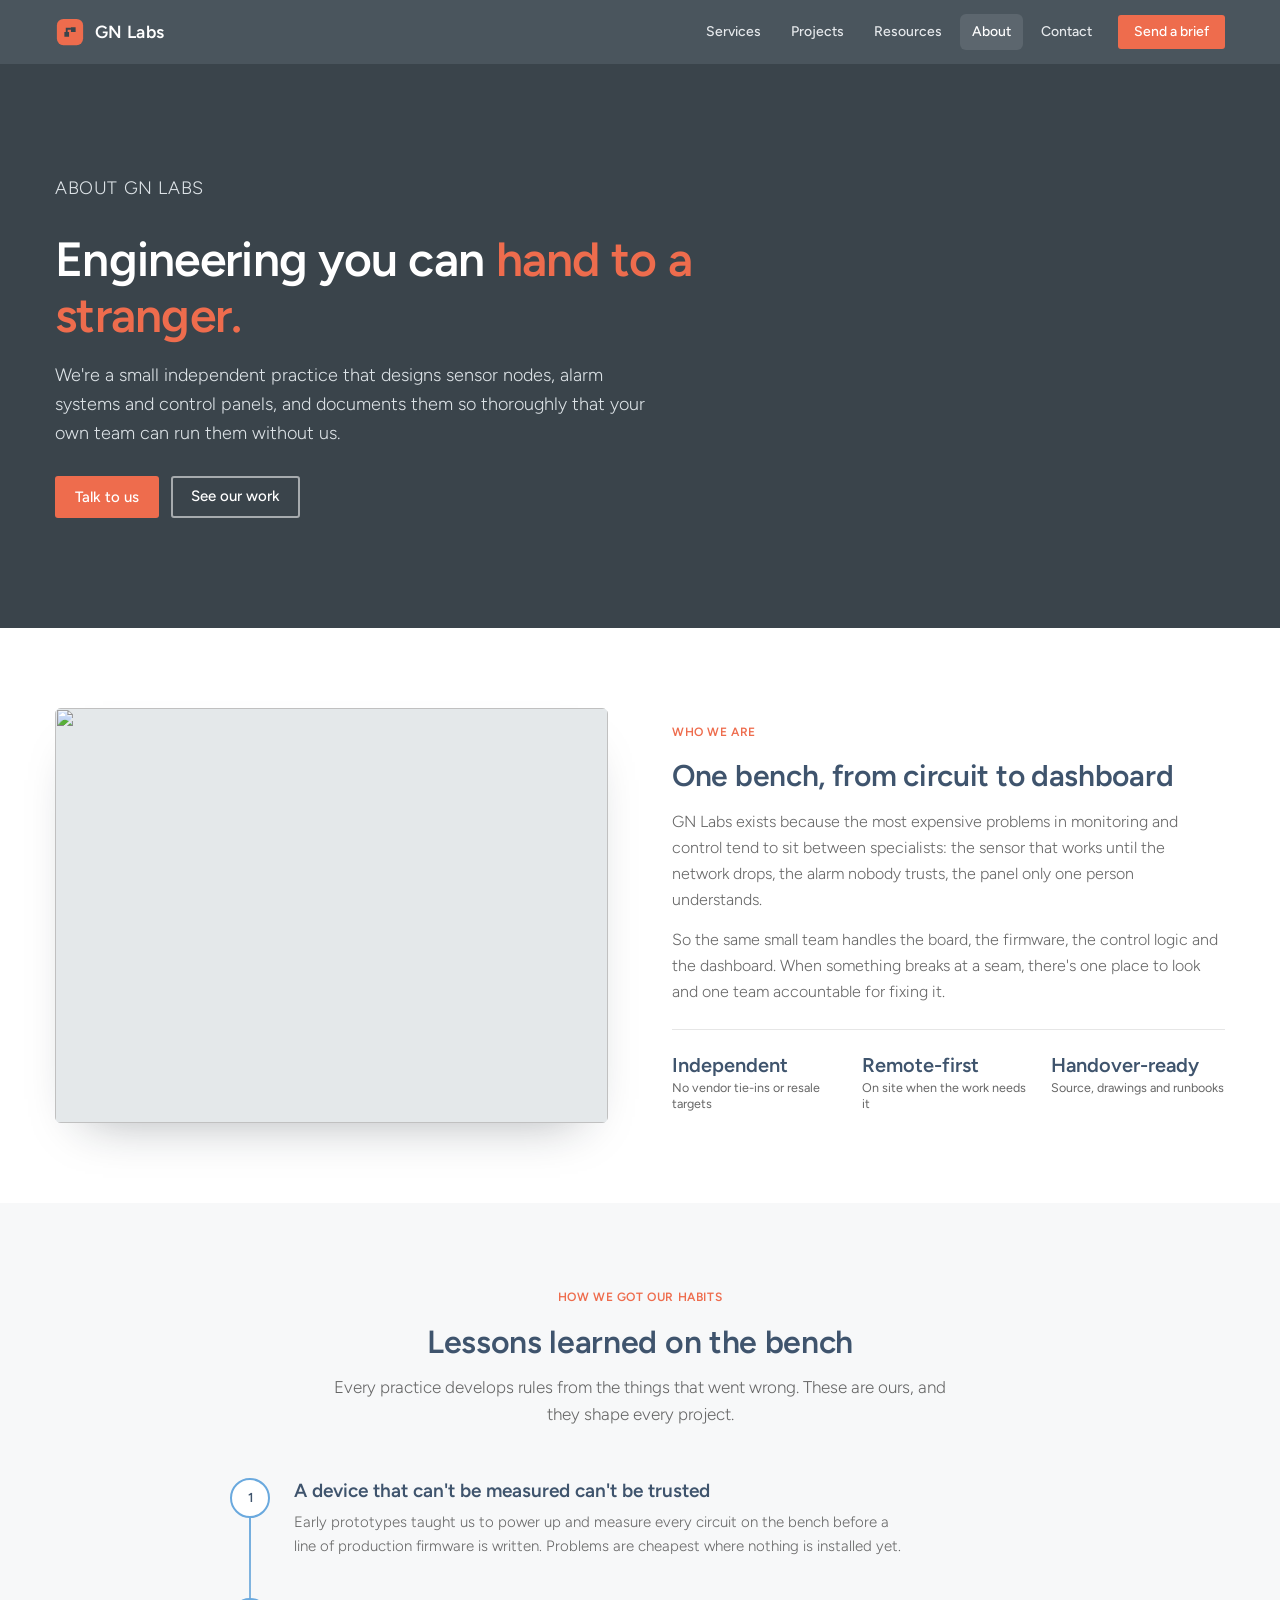
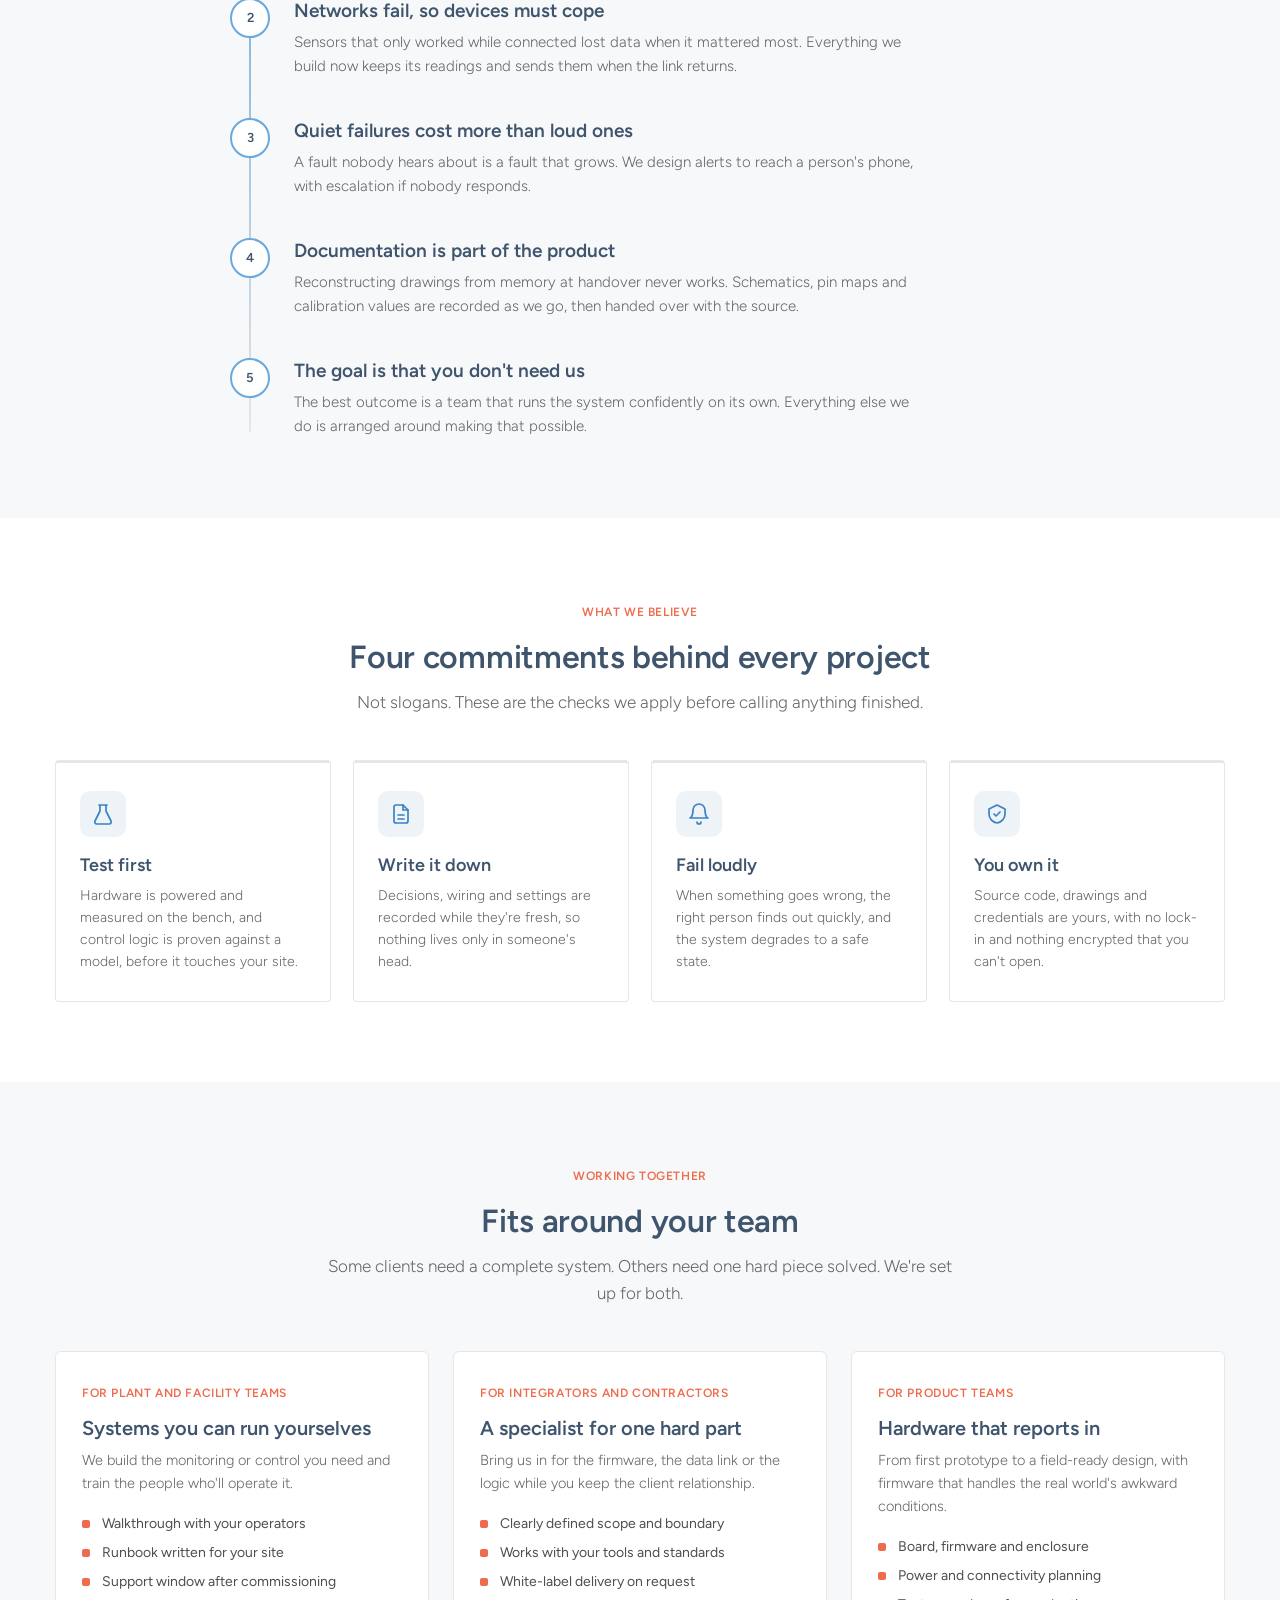
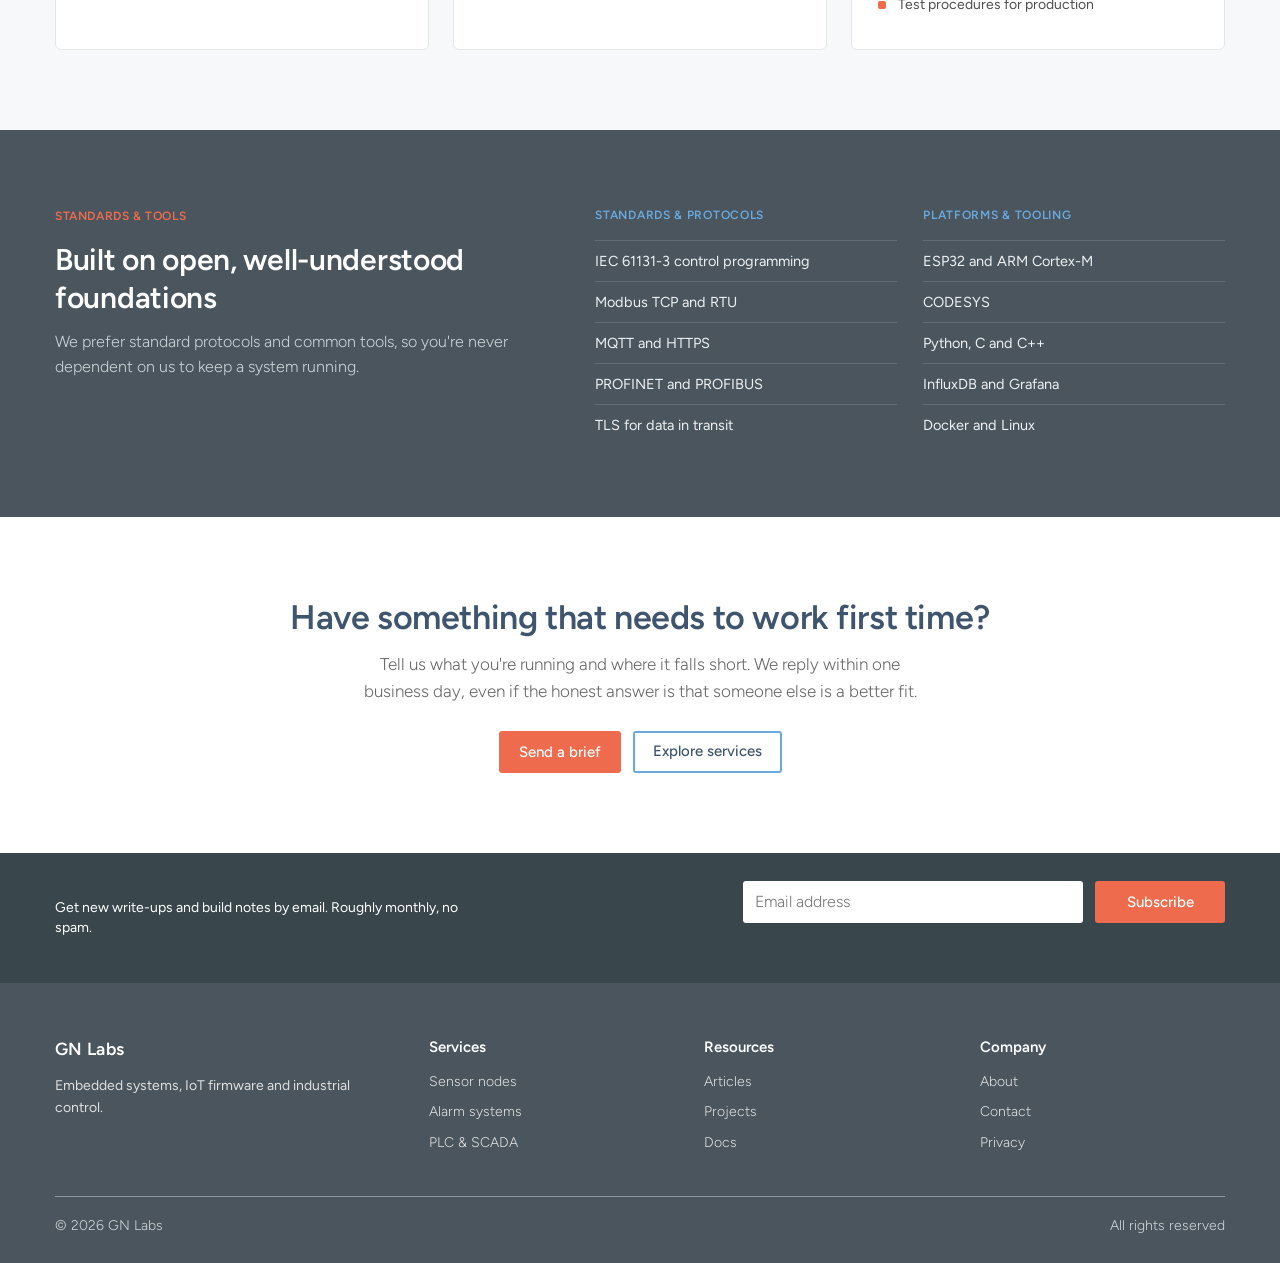
==== commit 0b542e36: "Add files via upload" ====
--- a/about.html
+++ b/about.html
@@ -1,707 +1,371 @@
 <!DOCTYPE html>
 <html lang="en">
 <head>
-<meta charset="UTF-8">
-<meta name="viewport" content="width=device-width, initial-scale=1.0">
-<title>About — GN Labs | Independent Engineering Practice</title>
-<meta name="description" content="GN Labs is an independent engineering practice spanning embedded systems, industrial automation, control theory, and the software that connects them. Here's the story, the principles, and the track record.">
-<link rel="canonical" href="https://gnlabs.site/about">
-<script src="https://cdn.tailwindcss.com"></script>
+<meta charset="utf-8">
+<meta name="viewport" content="width=device-width, initial-scale=1">
+<title>About | GN Labs — An Independent Embedded &amp; Control Engineering Practice</title>
+<meta name="description" content="GN Labs is a small independent engineering practice building sensor nodes, alarm systems and control panels. Learn how we work, what we believe, and how we build systems your own team can maintain.">
+<meta name="robots" content="index, follow">
+<link rel="canonical" href="https://gnlabs.site/about/">
+<meta property="og:site_name" content="GN Labs">
+<meta property="og:title" content="About | GN Labs">
+<meta property="og:description" content="An independent practice building sensor nodes, alarm systems and control panels, documented so your team can run them.">
+<meta property="og:type" content="website">
+<meta property="og:url" content="https://gnlabs.site/about/">
+<meta property="og:image" content="https://gnlabs.site/og-cover.jpg">
+<meta name="twitter:card" content="summary_large_image">
+<link rel="icon" type="image/svg+xml" href="data:image/svg+xml,%3Csvg xmlns='http://www.w3.org/2000/svg' viewBox='0 0 32 32'%3E%3Crect x='2' y='2' width='28' height='28' rx='7' fill='%23ee6c4d'/%3E%3Cpath d='M10 16h5v5h-5zM17 11h5v5h-5z' fill='%233a444b'/%3E%3Cpath d='M12.5 16v-3.5h4.5' stroke='%233a444b' stroke-width='2' fill='none'/%3E%3C/svg%3E">
+<link rel="apple-touch-icon" href="data:image/svg+xml,%3Csvg xmlns='http://www.w3.org/2000/svg' viewBox='0 0 32 32'%3E%3Crect width='32' height='32' rx='8' fill='%234a555d'/%3E%3Crect x='3' y='3' width='26' height='26' rx='6' fill='%23ee6c4d'/%3E%3Cpath d='M10 16h5v5h-5zM17 11h5v5h-5z' fill='%233a444b'/%3E%3Cpath d='M12.5 16v-3.5h4.5' stroke='%233a444b' stroke-width='2' fill='none'/%3E%3C/svg%3E">
+<meta name="theme-color" content="#4a555d">
+<script type="application/ld+json">
+{"@context":"https://schema.org","@graph":[
+ {"@type":"BreadcrumbList","itemListElement":[
+  {"@type":"ListItem","position":1,"name":"Home","item":"https://gnlabs.site/"},
+  {"@type":"ListItem","position":2,"name":"About","item":"https://gnlabs.site/about/"}]},
+ {"@type":"AboutPage","name":"About GN Labs","url":"https://gnlabs.site/about/",
+  "about":{"@type":"Organization","name":"GN Labs","url":"https://gnlabs.site/",
+   "description":"Independent embedded systems, IoT firmware and industrial control engineering practice."}}
+]}
+</script>
 <script>
-  tailwind.config = {
-    theme: {
-      extend: {
-        colors: {
-          base: '#FFFFFF',
-          alt: '#F8F9FA',
-          slate: '#181C20',
-          graphite: '#0F1215',
-          ink: '#111827',
-          steel: '#4B5563',
-          amber: '#D97706',
-          techblue: '#1E40AF',
-        },
-        fontFamily: {
-          sans: ['Inter', '-apple-system', 'BlinkMacSystemFont', 'Segoe UI', 'system-ui', 'sans-serif'],
-          mono: ['ui-monospace', 'SFMono-Regular', 'Menlo', 'monospace'],
-        },
-      }
-    }
-  }
+/* Font loader — identical to the rest of the site. */
+(function(){
+  var kit = "";
+  var l = document.createElement("link"); l.rel = "stylesheet";
+  l.href = kit ? "https://use.typekit.net/" + kit + ".css"
+               : "https://fonts.googleapis.com/css2?family=Figtree:wght@300;400;500;600&display=swap";
+  document.head.appendChild(l);
+})();
 </script>
-<link rel="icon" type="image/svg+xml" href="data:image/svg+xml;utf8,%3Csvg xmlns='http://www.w3.org/2000/svg' viewBox='0 0 30 30'%3E%3Crect width='30' height='30' fill='%23FFFFFF'/%3E%3Crect x='1' y='1' width='28' height='28' fill='none' stroke='%23111827' stroke-width='2'/%3E%3Crect x='7' y='7' width='8' height='8' fill='%23D97706'/%3E%3Crect x='16' y='16' width='7' height='7' fill='none' stroke='%23111827' stroke-width='2'/%3E%3Cline x1='15' y1='11' x2='19.5' y2='16' stroke='%23111827' stroke-width='2'/%3E%3C/svg%3E">
-<link rel="preconnect" href="https://fonts.googleapis.com">
-<link rel="preconnect" href="https://fonts.gstatic.com" crossorigin>
-<link href="https://fonts.googleapis.com/css2?family=Inter:wght@400;500;600;700;800;900&display=swap" rel="stylesheet">
 <style>
-  :root {
-    --bg-base: #FFFFFF;
-    --bg-alt: #F8F9FA;
-    --dark-slate: #181C20;
-    --dark-graphite: #0F1215;
-    --text-ink: #111827;
-    --text-steel: #4B5563;
-    --accent-amber: #D97706;
-    --accent-blue: #1E40AF;
-  }
-
-  * { scroll-behavior: smooth; }
-
-  body {
-    font-family: 'Inter', -apple-system, BlinkMacSystemFont, 'Segoe UI', system-ui, sans-serif;
-    color: var(--text-ink);
-    background: var(--bg-base);
-  }
-
-  @media (prefers-reduced-motion: reduce) {
-    * { scroll-behavior: auto !important; animation: none !important; transition: none !important; }
-  }
-
-  .fade-in {
-    opacity: 0;
-    transform: translateY(14px);
-    transition: opacity 500ms ease-out, transform 500ms ease-out;
-  }
-  .fade-in.is-visible {
-    opacity: 1;
-    transform: translateY(0);
-  }
-
-  .grid-texture {
-    background-image:
-      linear-gradient(to right, rgba(17,24,39,0.06) 1px, transparent 1px),
-      linear-gradient(to bottom, rgba(17,24,39,0.06) 1px, transparent 1px);
-    background-size: 28px 28px;
-  }
-
-  .schematic-line {
-    stroke-dasharray: 4 4;
-  }
-
-  .btn-primary {
-    background: var(--accent-amber);
-    color: #FFFFFF;
-    transition: background-color 200ms ease-in-out, transform 200ms ease-in-out;
-  }
-  .btn-primary:hover { background: #B45F04; }
-  .btn-primary:focus-visible { outline: 3px solid #92400E; outline-offset: 2px; }
-
-  .btn-secondary {
-    border: 1.5px solid var(--text-ink);
-    color: var(--text-ink);
-    transition: background-color 200ms ease-in-out, color 200ms ease-in-out;
-  }
-  .btn-secondary:hover { background: var(--text-ink); color: #fff; }
-  .btn-secondary:focus-visible { outline: 3px solid var(--text-ink); outline-offset: 2px; }
-
-  .btn-ghost {
-    color: var(--text-steel);
-    transition: color 200ms ease-in-out;
-  }
-  .btn-ghost:hover { color: var(--text-ink); }
-  .btn-ghost:focus-visible { outline: 2px solid var(--text-steel); outline-offset: 3px; }
-
-  a:focus-visible, button:focus-visible, input:focus-visible, textarea:focus-visible {
-    outline: 2px solid var(--accent-amber);
-    outline-offset: 2px;
-  }
-
-  .nav-link {
-    position: relative;
-    color: var(--text-steel);
-    transition: color 200ms ease-in-out;
-  }
-  .nav-link:hover { color: var(--text-ink); }
-  .nav-link::after {
-    content: '';
-    position: absolute;
-    left: 0;
-    bottom: -4px;
-    height: 2px;
-    width: 0;
-    background: var(--accent-amber);
-    transition: width 200ms ease-in-out;
-  }
-  .nav-link:hover::after { width: 100%; }
-  .nav-link[aria-current="page"] { color: var(--text-ink); }
-  .nav-link[aria-current="page"]::after { width: 100%; }
-  .mobile-link[aria-current="page"] { color: var(--accent-amber); }
-
-  .status-dot {
-    box-shadow: 0 0 0 3px rgba(30, 64, 175, 0.15);
-  }
-
-  #mobileDrawer {
-    transform: translateX(100%);
-    transition: transform 260ms ease-in-out;
-  }
-  #mobileDrawer.open { transform: translateX(0); }
-  #mobileOverlay {
-    opacity: 0;
-    pointer-events: none;
-    transition: opacity 260ms ease-in-out;
-  }
-  #mobileOverlay.open {
-    opacity: 1;
-    pointer-events: auto;
-  }
-
-  #scrollTopBtn {
-    opacity: 0;
-    transform: translateY(10px);
-    pointer-events: none;
-    transition: opacity 200ms ease-in-out, transform 200ms ease-in-out;
-  }
-  #scrollTopBtn.show {
-    opacity: 1;
-    transform: translateY(0);
-    pointer-events: auto;
-  }
-
-  #newsletterOverlay {
-    opacity: 0;
-    visibility: hidden;
-    transition: opacity 250ms ease-in-out, visibility 250ms ease-in-out;
-  }
-  #newsletterOverlay.show {
-    opacity: 1;
-    visibility: visible;
-  }
-  #newsletterModal {
-    transform: scale(0.96);
-    transition: transform 250ms ease-in-out;
-  }
-  #newsletterOverlay.show #newsletterModal {
-    transform: scale(1);
-  }
-
-  .capability-card, .value-card {
-    transition: border-color 200ms ease-in-out, transform 200ms ease-in-out, box-shadow 200ms ease-in-out;
-  }
-  .capability-card:hover, .value-card:hover {
-    border-color: var(--accent-amber);
-    transform: translateY(-3px);
-    box-shadow: 0 12px 24px -16px rgba(17,24,39,0.25);
-  }
-
-  /* Header: compacts and gains depth once the page scrolls, RaftLabs-style */
-  #siteHeader {
-    transition: height 260ms ease-in-out, box-shadow 260ms ease-in-out, background-color 260ms ease-in-out;
-  }
-  #siteHeader .header-inner {
-    transition: height 260ms ease-in-out;
-  }
-  #siteHeader.is-scrolled {
-    box-shadow: 0 1px 0 rgba(17,24,39,0.06), 0 12px 24px -18px rgba(17,24,39,0.25);
-  }
-  #siteHeader.is-scrolled .header-inner {
-    height: 4.25rem;
-  }
-  #siteHeader:not(.is-scrolled) .header-inner {
-    height: 5rem;
-  }
-
-  /* Timeline */
-  .timeline-item {
-    position: relative;
-    padding-left: 2.25rem;
-  }
-  .timeline-item::before {
-    content: '';
-    position: absolute;
-    left: 0;
-    top: 0.35rem;
-    width: 10px;
-    height: 10px;
-    background: var(--accent-amber);
-  }
-  .timeline-item::after {
-    content: '';
-    position: absolute;
-    left: 4px;
-    top: 1.1rem;
-    bottom: -2.5rem;
-    width: 1px;
-    background: #E5E7EB;
-  }
-  .timeline-item:last-child::after { display: none; }
-
-  /* Toolkit pills */
-  .pill {
-    border: 1px solid #E5E7EB;
-    color: var(--text-steel);
-    transition: border-color 200ms ease-in-out, color 200ms ease-in-out;
-  }
-  .pill:hover {
-    border-color: var(--text-ink);
-    color: var(--text-ink);
-  }
+/* ===== shared brand tokens + chrome ===== */
+:root{
+  --font:"proxima-nova","Figtree",Arial,Helvetica,sans-serif;
+  --dark:#4a555d; --dark-2:#3a444b; --slate:#3f546d; --news:#39464b;
+  --cta:#ee6c4d; --cta-h:#d85a3c; --link:#3b82c4; --link-l:#6aa9de;
+  --head:#3f546d; --text:#4e4e4e; --text2:#666; --grey:#eeeeee; --line:#e6e6e6; --max:1200px;
+}
+*{box-sizing:border-box;margin:0;padding:0}
+html{scroll-behavior:smooth}
+body{font:400 16px/26px var(--font);color:var(--text);background:#fff;overflow-x:hidden;-webkit-font-smoothing:antialiased}
+img{max-width:100%;display:block}
+a{color:inherit}
+ul{list-style:none}
+button,input{font-family:inherit}
+[hidden]{display:none!important}
+.wrap{max-width:var(--max);margin:0 auto;padding:0 15px}
+.btn{display:inline-block;height:42px;padding:11px 20px;border:0;border-radius:3px;background:var(--cta);color:#fff;font:500 15px/20px var(--font);text-decoration:none;text-align:center;cursor:pointer}
+.btn:hover{background:var(--cta-h)}
+.btn.hollow{background:transparent;border:2px solid var(--link-l);line-height:16px;padding:10px 18px;color:var(--head)}
+.btn.hollow:hover{background:var(--link);color:#fff;border-color:var(--link)}
+.btn.hollow-light{background:transparent;border:2px solid rgba(255,255,255,.55);line-height:16px;padding:10px 18px;color:#fff}
+.btn.hollow-light:hover{background:#fff;color:var(--dark-2);border-color:#fff}
+.link-arrow{display:inline-flex;align-items:center;gap:6px;font-size:15px;line-height:20px;font-weight:500;color:var(--link);text-decoration:none}
+.link-arrow svg{width:14px;height:14px;transition:transform .15s ease}
+.link-arrow:hover svg{transform:translateX(3px)}
+
+header{position:sticky;top:0;z-index:30;background:var(--dark);color:#fff}
+.bar{display:flex;align-items:center;justify-content:space-between;height:64px}
+.brand{display:flex;align-items:center;gap:10px;font-weight:600;font-size:1.1rem;text-decoration:none;letter-spacing:.3px}
+.brand svg{width:30px;height:30px}
+nav ul{display:flex;gap:6px;align-items:center}
+nav a:not(.btn){display:block;padding:8px 12px;text-decoration:none;border-radius:6px;font-size:14px;font-weight:500;color:#e6e9ec;line-height:1.4}
+nav a:not(.btn):hover{background:#ffffff1a;color:#fff}
+nav a.current{background:#ffffff1a;color:#fff}
+nav .btn{height:auto;padding:8px 16px;font-size:14px;line-height:1.3}
+.nav-cta{margin-left:8px}
+.burger{display:none;background:none;border:0;color:#fff;font-size:1.6rem;cursor:pointer}
+@media(max-width:860px){
+  .burger{display:block}
+  #nav{position:absolute;left:0;right:0;top:64px;background:var(--dark-2);display:none;padding:10px 20px 18px}
+  #nav.open{display:block}
+  #nav ul{flex-direction:column;align-items:stretch}
+  .nav-cta{margin:8px 0 0}
+}
+.news{background:var(--news);padding:28px 0;color:#fff}
+.news .wrap{display:flex;justify-content:space-between;align-items:center;gap:20px;flex-wrap:wrap}
+.news p{font-size:14px;line-height:20px;max-width:420px}
+.news form{display:flex;gap:12px;flex-wrap:wrap;justify-content:flex-end}
+.news input{height:42px;width:340px;max-width:100%;border:0;border-radius:3px;padding:12px;font:300 16px var(--font)}
+.news .btn{width:130px;padding:11px 0}
+.news .msg{width:100%;font-size:14px;min-height:20px;text-align:right}
+@media(max-width:745px){.news .wrap{flex-direction:column;text-align:center}.news form{justify-content:center}.news .msg{text-align:center}}
+footer{background:var(--dark);color:#dfdfdf;padding:52px 0 26px;font-size:14px;line-height:1.6}
+.f-grid{display:grid;grid-template-columns:1.4fr repeat(3,1fr);gap:30px}
+footer h4{color:#fff;margin-bottom:12px;font-size:15px;font-weight:600}
+footer li{margin-bottom:8px}
+footer a{text-decoration:none;font-weight:300}
+footer a:hover{color:#fff;text-decoration:underline}
+.f-bottom{border-top:1px solid #87979d;margin-top:34px;padding-top:18px;display:flex;justify-content:space-between;flex-wrap:wrap;gap:10px;color:#cfd4d7;font-weight:300}
+@media(max-width:760px){.f-grid{grid-template-columns:1fr 1fr}}
+@media(prefers-reduced-motion:reduce){*{transition:none!important;animation:none!important}html{scroll-behavior:auto}}
+
+/* ==========================================================================
+   ABOUT PAGE
+========================================================================== */
+.fade-in{opacity:0;transform:translateY(14px);transition:opacity .45s ease-out,transform .45s ease-out}
+.fade-in.is-visible{opacity:1;transform:translateY(0)}
+.eyebrow{display:inline-flex;align-items:center;gap:8px;font-size:12px;font-weight:600;letter-spacing:.6px;text-transform:uppercase;color:var(--cta);margin-bottom:12px}
+.sec{padding:80px 0}.sec.alt{background:#f7f8f9}
+.sec-title{font-size:32px;line-height:40px;font-weight:600;color:var(--head);letter-spacing:-.01em;margin-bottom:12px}
+.sec-lead{font-size:17px;line-height:27px;font-weight:300;color:var(--text2);max-width:640px}
+.center{text-align:center}.center .sec-lead{margin:0 auto}
+@media(max-width:640px){.sec{padding:56px 0}.sec-title{font-size:25px;line-height:32px}.sec-lead{font-size:15px;line-height:24px}}
+
+/* hero */
+.hero{position:relative;color:#fff;background-color:var(--dark-2);background-image:url('https://images.pexels.com/photos/4709389/pexels-photo-4709389.jpeg?auto=compress&cs=tinysrgb&w=1920');background-size:cover;background-position:center;overflow:hidden}
+.hero::after{content:"";position:absolute;inset:0;background:linear-gradient(90deg,rgba(58,68,75,.93) 0%,rgba(58,68,75,.76) 52%,rgba(58,68,75,.45) 100%)}
+.hero .wrap{position:relative;z-index:1;padding-top:110px;padding-bottom:110px}
+.hero h1{font-size:48px;line-height:56px;font-weight:600;letter-spacing:-.015em;max-width:700px;margin-bottom:18px}
+.hero h1 em{font-style:normal;color:var(--cta)}
+.hero p{font-size:18px;line-height:29px;font-weight:300;color:#dde3e7;max-width:600px;margin-bottom:28px}
+.hero .actions{display:flex;flex-wrap:wrap;gap:12px}
+@media(max-width:700px){.hero .wrap{padding-top:64px;padding-bottom:64px}.hero h1{font-size:32px;line-height:40px}.hero p{font-size:16px;line-height:26px}}
+
+/* who we are */
+.split{display:grid;grid-template-columns:1fr 1fr;gap:64px;align-items:center}
+.split-media{position:relative;aspect-ratio:4/3;border-radius:6px;overflow:hidden;background:#e4e8ea;box-shadow:0 24px 50px -30px rgba(20,30,40,.4)}
+.split-media img{width:100%;height:100%;object-fit:cover}
+.split h2{font-size:30px;line-height:38px;font-weight:600;color:var(--head);letter-spacing:-.01em;margin-bottom:14px}
+.split p.body{font-size:16px;line-height:26px;font-weight:300;color:var(--text2);margin-bottom:14px}
+.facts{display:grid;grid-template-columns:repeat(3,1fr);gap:16px;margin-top:24px;padding-top:22px;border-top:1px solid var(--line)}
+.facts b{display:block;font-size:20px;font-weight:600;color:var(--head)}
+.facts small{font-size:12.5px;color:var(--text2);line-height:1.35;display:block;margin-top:2px}
+@media(max-width:900px){.split{grid-template-columns:1fr;gap:30px}.split h2{font-size:25px;line-height:32px}}
+
+/* timeline of principles */
+.tl{position:relative;max-width:820px;margin:50px auto 0}
+.tl::before{content:"";position:absolute;left:19px;top:6px;bottom:6px;width:2px;background:linear-gradient(180deg,var(--link-l),var(--line))}
+.tl-item{position:relative;padding:0 0 34px 64px}
+.tl-item:last-child{padding-bottom:0}
+.tl-dot{position:absolute;left:0;top:0;width:40px;height:40px;border-radius:50%;background:#fff;border:2px solid var(--link-l);display:flex;align-items:center;justify-content:center;font-size:13px;font-weight:600;color:var(--head);transition:background .2s ease,color .2s ease,border-color .2s ease}
+.tl-item:hover .tl-dot{background:var(--cta);border-color:var(--cta);color:#fff}
+.tl-item h3{font-size:19px;line-height:26px;font-weight:600;color:var(--head);margin:6px 0 6px}
+.tl-item p{font-size:15px;line-height:24px;font-weight:300;color:var(--text2);max-width:620px}
+
+/* beliefs */
+.bel-grid{display:grid;grid-template-columns:repeat(4,1fr);gap:22px;margin-top:44px}
+.bel{background:#fff;border:1px solid var(--line);border-top:3px solid var(--line);border-radius:4px;padding:28px 24px;transition:box-shadow .2s ease,transform .2s ease,border-top-color .2s ease}
+.bel:hover{box-shadow:0 18px 36px -26px rgba(20,30,40,.35);transform:translateY(-3px);border-top-color:var(--cta)}
+.bel .ic{width:46px;height:46px;border-radius:10px;background:#eef3f8;color:var(--link);display:flex;align-items:center;justify-content:center;margin-bottom:16px;transition:background .2s ease,color .2s ease}
+.bel:hover .ic{background:var(--cta);color:#fff}
+.bel .ic svg{width:24px;height:24px}
+.bel h3{font-size:18px;line-height:24px;font-weight:600;color:var(--head);margin-bottom:8px}
+.bel p{font-size:14px;line-height:22px;font-weight:300;color:var(--text2)}
+@media(max-width:1020px){.bel-grid{grid-template-columns:repeat(2,1fr)}}
+@media(max-width:560px){.bel-grid{grid-template-columns:1fr}}
+
+/* working with you */
+.work-grid{display:grid;grid-template-columns:repeat(3,1fr);gap:24px;margin-top:44px}
+.work{border:1px solid var(--line);border-radius:6px;padding:30px 26px;background:#fff}
+.work .n{font-size:12px;font-weight:600;letter-spacing:.6px;text-transform:uppercase;color:var(--cta);margin-bottom:10px}
+.work h3{font-size:20px;line-height:26px;font-weight:600;color:var(--head);margin-bottom:8px}
+.work p{font-size:14.5px;line-height:23px;font-weight:300;color:var(--text2);margin-bottom:14px}
+.work li{position:relative;padding:4px 0 4px 20px;font-size:14px;line-height:21px}
+.work li::before{content:"";position:absolute;left:0;top:11px;width:8px;height:8px;border-radius:2px;background:var(--cta)}
+@media(max-width:960px){.work-grid{grid-template-columns:1fr;max-width:540px;margin-left:auto;margin-right:auto}}
+
+/* standards band */
+.std{background:var(--dark);color:#fff;padding:72px 0}
+.std-wrap{display:grid;grid-template-columns:1fr 1.3fr;gap:56px;align-items:start}
+.std h2{font-size:30px;line-height:38px;font-weight:600;letter-spacing:-.01em;margin-bottom:12px}
+.std p.sub{font-size:16px;line-height:25px;font-weight:300;color:#cdd5da}
+.std-cols{display:grid;grid-template-columns:1fr 1fr;gap:26px}
+.std h4{font-size:12px;font-weight:600;letter-spacing:.7px;text-transform:uppercase;color:var(--link-l);margin-bottom:12px}
+.std li{padding:7px 0;border-top:1px solid rgba(255,255,255,.14);font-size:14.5px;color:#eef1f3}
+@media(max-width:900px){.std-wrap{grid-template-columns:1fr;gap:30px}}
+@media(max-width:480px){.std-cols{grid-template-columns:1fr}}
+
+/* cta */
+.cta-band{padding:80px 0;text-align:center}
+.cta-band h2{font-size:34px;line-height:42px;font-weight:600;color:var(--head);letter-spacing:-.012em;margin-bottom:12px}
+.cta-band p{max-width:560px;margin:0 auto 26px;font-size:17px;line-height:27px;font-weight:300;color:var(--text2)}
+.cta-band .actions{display:flex;flex-wrap:wrap;gap:12px;justify-content:center}
+@media(max-width:640px){.cta-band{padding:56px 0}.cta-band h2{font-size:26px;line-height:33px}}
 </style>
 </head>
-<body class="bg-base text-ink antialiased">
-
-<!-- ============ HEADER ============ -->
-<header id="siteHeader" class="sticky top-0 z-40 bg-base/95 backdrop-blur border-b border-gray-200">
-  <div class="max-w-7xl mx-auto px-6 lg:px-10">
-    <div class="header-inner flex items-center justify-between h-20">
-
-      <!-- Logo -->
-      <a href="/" class="flex items-center gap-3 group">
-        <svg width="30" height="30" viewBox="0 0 30 30" fill="none" xmlns="http://www.w3.org/2000/svg" aria-hidden="true">
-          <rect x="1" y="1" width="28" height="28" stroke="#111827" stroke-width="1.6"/>
-          <rect x="7" y="7" width="8" height="8" fill="#D97706"/>
-          <rect x="16" y="16" width="7" height="7" stroke="#111827" stroke-width="1.6"/>
-          <line x1="15" y1="11" x2="19.5" y2="16" stroke="#111827" stroke-width="1.6"/>
-        </svg>
-        <span class="tracking-tighter font-extrabold text-xl text-ink">GN<span class="text-amber">Labs</span></span>
-      </a>
-
-      <!-- Desktop nav -->
-      <nav class="hidden lg:flex items-center gap-9" aria-label="Primary">
-        <a href="/" class="nav-link text-sm font-semibold">Home</a>
-        <a href="/about/" class="nav-link text-sm font-semibold" aria-current="page">About</a>
-        <a href="/projects/" class="nav-link text-sm font-semibold">Projects</a>
-        <a href="/practice/" class="nav-link text-sm font-semibold">Practice</a>
-        <a href="/blog/" class="nav-link text-sm font-semibold">Blog</a>
-      </nav>
-
-      <div class="flex items-center gap-4">
-        <a href="/contact/" class="hidden lg:inline-flex btn-primary text-sm font-bold px-5 py-2.5">
-          Start Conversation
-        </a>
-
-        <!-- Mobile hamburger -->
-        <button id="menuToggle" aria-label="Open navigation menu" aria-expanded="false" aria-controls="mobileDrawer" class="lg:hidden flex flex-col justify-center gap-1.5 w-9 h-9">
-          <span class="block h-0.5 w-6 bg-ink"></span>
-          <span class="block h-0.5 w-6 bg-ink"></span>
-          <span class="block h-0.5 w-4 bg-ink self-start ml-3"></span>
-        </button>
+<body>
+
+<header>
+  <div class="wrap bar">
+    <a class="brand" href="/" aria-label="GN Labs home">
+      <svg viewBox="0 0 32 32" fill="none" aria-hidden="true"><rect x="2" y="2" width="28" height="28" rx="7" style="fill:var(--cta)"/><path d="M10 16h5v5h-5zM17 11h5v5h-5z" style="fill:var(--dark-2)"/><path d="M12.5 16v-3.5h4.5" style="stroke:var(--dark-2)" stroke-width="2"/></svg>
+      GN Labs
+    </a>
+    <button class="burger" id="burger" aria-label="Toggle menu" aria-expanded="false">&#9776;</button>
+    <nav id="nav"><ul id="nav-list"></ul></nav>
+  </div>
+</header>
+
+<main>
+
+<section class="hero">
+  <div class="wrap fade-in">
+    <p class="eyebrow">About GN Labs</p>
+    <h1>Engineering you can <em>hand to a stranger.</em></h1>
+    <p>We're a small independent practice that designs sensor nodes, alarm systems and control panels, and documents them so thoroughly that your own team can run them without us.</p>
+    <div class="actions">
+      <a class="btn" href="/contact">Talk to us</a>
+      <a class="btn hollow-light" href="/projects">See our work</a>
+    </div>
+  </div>
+</section>
+
+<section class="sec">
+  <div class="wrap">
+    <div class="split fade-in">
+      <div class="split-media"><img src="https://picsum.photos/seed/gnlabs-about-bench/900/675" alt="" loading="lazy"></div>
+      <div>
+        <p class="eyebrow">Who we are</p>
+        <h2>One bench, from circuit to dashboard</h2>
+        <p class="body">GN Labs exists because the most expensive problems in monitoring and control tend to sit between specialists: the sensor that works until the network drops, the alarm nobody trusts, the panel only one person understands.</p>
+        <p class="body">So the same small team handles the board, the firmware, the control logic and the dashboard. When something breaks at a seam, there's one place to look and one team accountable for fixing it.</p>
+        <div class="facts">
+          <div><b>Independent</b><small>No vendor tie-ins or resale targets</small></div>
+          <div><b>Remote-first</b><small>On site when the work needs it</small></div>
+          <div><b>Handover-ready</b><small>Source, drawings and runbooks</small></div>
+        </div>
       </div>
     </div>
   </div>
-</header>
-
-<!-- Mobile drawer overlay -->
-<div id="mobileOverlay" class="fixed inset-0 bg-ink/50 z-40 lg:hidden"></div>
-
-<!-- Mobile drawer -->
-<aside id="mobileDrawer" class="fixed top-0 right-0 h-full w-72 bg-base z-50 border-l border-gray-200 lg:hidden" aria-label="Mobile navigation">
-  <div class="flex items-center justify-between h-20 px-6 border-b border-gray-200">
-    <span class="font-extrabold tracking-tighter text-lg">Menu</span>
-    <button id="menuClose" aria-label="Close navigation menu" class="w-9 h-9 flex items-center justify-center text-2xl leading-none text-steel">&times;</button>
-  </div>
-  <nav class="flex flex-col px-6 py-8 gap-6" aria-label="Mobile primary">
-    <a href="/" class="mobile-link text-lg font-semibold text-ink">Home</a>
-    <a href="/about/" class="mobile-link text-lg font-semibold text-ink" aria-current="page">About</a>
-    <a href="/projects/" class="mobile-link text-lg font-semibold text-ink">Projects</a>
-    <a href="/practice/" class="mobile-link text-lg font-semibold text-ink">Practice</a>
-    <a href="/blog/" class="mobile-link text-lg font-semibold text-ink">Blog</a>
-    <a href="/contact/" class="btn-primary text-center font-bold px-5 py-3 mt-4">Start Conversation</a>
-  </nav>
-</aside>
-
-<!-- ============ ABOUT HERO ============ -->
-<section class="bg-alt border-b border-gray-200 py-16 sm:py-20 lg:py-24">
-  <div class="max-w-7xl mx-auto px-6 lg:px-10 grid lg:grid-cols-2 gap-12 lg:gap-16 items-center">
-    <div class="fade-in order-2 lg:order-1">
-      <p class="inline-flex items-center gap-2 text-xs sm:text-sm font-semibold text-steel bg-white border border-gray-200 px-3.5 py-1.5 mb-6">
-        <span class="w-2 h-2 bg-amber rounded-full"></span>
-        About
-      </p>
-      <h1 class="text-3xl sm:text-4xl lg:text-5xl font-extrabold tracking-tight leading-[1.15] sm:leading-[1.05] text-ink">
-        An engineering practice, not an agency.
-      </h1>
-      <p class="mt-5 sm:mt-6 text-base sm:text-lg text-steel leading-relaxed max-w-xl">
-        GN Labs is the independent practice of one engineer who got tired of watching plant-floor control logic and cloud software get built by two teams that never talked to each other. I work the whole stack myself — PLC to API — so nothing gets lost at the handover.
-      </p>
-      <div class="mt-8 sm:mt-9 flex flex-wrap gap-3 sm:gap-4">
-        <a href="/contact/" class="btn-primary font-bold px-5 sm:px-6 py-3 sm:py-3.5 text-sm">Start Conversation</a>
-        <a href="/projects/" class="btn-secondary font-bold px-5 sm:px-6 py-3 sm:py-3.5 text-sm">See the Work</a>
-      </div>
-    </div>
-    <div class="order-1 lg:order-2 fade-in">
-      <div class="relative aspect-[4/5] max-w-md mx-auto lg:max-w-none overflow-hidden border border-gray-200">
-        <img src="https://picsum.photos/seed/gnlabs-about-portrait/800/1000" alt="Engineer at a workbench reviewing a control system schematic" class="w-full h-full object-cover" loading="lazy">
-        <div class="absolute inset-0 bg-gradient-to-t from-ink/25 via-transparent to-transparent"></div>
-      </div>
-    </div>
-  </div>
-
-  <!-- Stat strip -->
-  <div class="max-w-7xl mx-auto px-6 lg:px-10 mt-14 sm:mt-16">
-    <dl class="grid grid-cols-2 sm:grid-cols-4 gap-6 sm:gap-8 border-t border-gray-300 pt-8 fade-in">
+</section>
+
+<section class="sec alt">
+  <div class="wrap">
+    <div class="center fade-in">
+      <p class="eyebrow">How we got our habits</p>
+      <h2 class="sec-title">Lessons learned on the bench</h2>
+      <p class="sec-lead">Every practice develops rules from the things that went wrong. These are ours, and they shape every project.</p>
+    </div>
+    <div class="tl">
+      <div class="tl-item fade-in"><span class="tl-dot">1</span><h3>A device that can't be measured can't be trusted</h3><p>Early prototypes taught us to power up and measure every circuit on the bench before a line of production firmware is written. Problems are cheapest where nothing is installed yet.</p></div>
+      <div class="tl-item fade-in"><span class="tl-dot">2</span><h3>Networks fail, so devices must cope</h3><p>Sensors that only worked while connected lost data when it mattered most. Everything we build now keeps its readings and sends them when the link returns.</p></div>
+      <div class="tl-item fade-in"><span class="tl-dot">3</span><h3>Quiet failures cost more than loud ones</h3><p>A fault nobody hears about is a fault that grows. We design alerts to reach a person's phone, with escalation if nobody responds.</p></div>
+      <div class="tl-item fade-in"><span class="tl-dot">4</span><h3>Documentation is part of the product</h3><p>Reconstructing drawings from memory at handover never works. Schematics, pin maps and calibration values are recorded as we go, then handed over with the source.</p></div>
+      <div class="tl-item fade-in"><span class="tl-dot">5</span><h3>The goal is that you don't need us</h3><p>The best outcome is a team that runs the system confidently on its own. Everything else we do is arranged around making that possible.</p></div>
+    </div>
+  </div>
+</section>
+
+<section class="sec">
+  <div class="wrap">
+    <div class="center fade-in">
+      <p class="eyebrow">What we believe</p>
+      <h2 class="sec-title">Four commitments behind every project</h2>
+      <p class="sec-lead">Not slogans. These are the checks we apply before calling anything finished.</p>
+    </div>
+    <div class="bel-grid">
+      <div class="bel fade-in"><span class="ic"><svg viewBox="0 0 24 24" fill="none" stroke="currentColor" stroke-width="1.7" stroke-linecap="round" stroke-linejoin="round"><path d="M9 3v6L4 19a2 2 0 0 0 1.8 3h12.4A2 2 0 0 0 20 19l-5-10V3M8 3h8"/></svg></span><h3>Test first</h3><p>Hardware is powered and measured on the bench, and control logic is proven against a model, before it touches your site.</p></div>
+      <div class="bel fade-in"><span class="ic"><svg viewBox="0 0 24 24" fill="none" stroke="currentColor" stroke-width="1.7" stroke-linecap="round" stroke-linejoin="round"><path d="M14 3H7a2 2 0 0 0-2 2v14a2 2 0 0 0 2 2h10a2 2 0 0 0 2-2V8z"/><path d="M14 3v5h5M9 13h6M9 17h6"/></svg></span><h3>Write it down</h3><p>Decisions, wiring and settings are recorded while they're fresh, so nothing lives only in someone's head.</p></div>
+      <div class="bel fade-in"><span class="ic"><svg viewBox="0 0 24 24" fill="none" stroke="currentColor" stroke-width="1.7" stroke-linecap="round" stroke-linejoin="round"><path d="M6 8a6 6 0 0 1 12 0c0 7 3 8 3 8H3s3-1 3-8"/><path d="M10 20a2 2 0 0 0 4 0"/></svg></span><h3>Fail loudly</h3><p>When something goes wrong, the right person finds out quickly, and the system degrades to a safe state.</p></div>
+      <div class="bel fade-in"><span class="ic"><svg viewBox="0 0 24 24" fill="none" stroke="currentColor" stroke-width="1.7" stroke-linecap="round" stroke-linejoin="round"><path d="M12 3l8 4v5c0 4.5-3.2 8.2-8 9-4.8-.8-8-4.5-8-9V7z"/><path d="M9 12l2 2 4-4"/></svg></span><h3>You own it</h3><p>Source code, drawings and credentials are yours, with no lock-in and nothing encrypted that you can't open.</p></div>
+    </div>
+  </div>
+</section>
+
+<section class="sec alt">
+  <div class="wrap">
+    <div class="center fade-in">
+      <p class="eyebrow">Working together</p>
+      <h2 class="sec-title">Fits around your team</h2>
+      <p class="sec-lead">Some clients need a complete system. Others need one hard piece solved. We're set up for both.</p>
+    </div>
+    <div class="work-grid">
+      <div class="work fade-in"><p class="n">For plant and facility teams</p><h3>Systems you can run yourselves</h3><p>We build the monitoring or control you need and train the people who'll operate it.</p><ul><li>Walkthrough with your operators</li><li>Runbook written for your site</li><li>Support window after commissioning</li></ul></div>
+      <div class="work fade-in"><p class="n">For integrators and contractors</p><h3>A specialist for one hard part</h3><p>Bring us in for the firmware, the data link or the logic while you keep the client relationship.</p><ul><li>Clearly defined scope and boundary</li><li>Works with your tools and standards</li><li>White-label delivery on request</li></ul></div>
+      <div class="work fade-in"><p class="n">For product teams</p><h3>Hardware that reports in</h3><p>From first prototype to a field-ready design, with firmware that handles the real world's awkward conditions.</p><ul><li>Board, firmware and enclosure</li><li>Power and connectivity planning</li><li>Test procedures for production</li></ul></div>
+    </div>
+  </div>
+</section>
+
+<section class="std">
+  <div class="wrap std-wrap">
+    <div class="fade-in">
+      <p class="eyebrow">Standards &amp; tools</p>
+      <h2>Built on open, well-understood foundations</h2>
+      <p class="sub">We prefer standard protocols and common tools, so you're never dependent on us to keep a system running.</p>
+    </div>
+    <div class="std-cols fade-in">
       <div>
-        <dt class="text-2xl sm:text-3xl font-extrabold text-ink">9<span class="text-amber">+</span></dt>
-        <dd class="mt-1 text-xs sm:text-sm text-steel">Years in controls &amp; software</dd>
+        <h4>Standards &amp; protocols</h4>
+        <ul><li>IEC 61131-3 control programming</li><li>Modbus TCP and RTU</li><li>MQTT and HTTPS</li><li>PROFINET and PROFIBUS</li><li>TLS for data in transit</li></ul>
       </div>
       <div>
-        <dt class="text-2xl sm:text-3xl font-extrabold text-ink">40<span class="text-amber">+</span></dt>
-        <dd class="mt-1 text-xs sm:text-sm text-steel">Systems shipped to production</dd>
+        <h4>Platforms &amp; tooling</h4>
+        <ul><li>ESP32 and ARM Cortex-M</li><li>CODESYS</li><li>Python, C and C++</li><li>InfluxDB and Grafana</li><li>Docker and Linux</li></ul>
       </div>
-      <div>
-        <dt class="text-2xl sm:text-3xl font-extrabold text-ink">3</dt>
-        <dd class="mt-1 text-xs sm:text-sm text-steel">Industries served</dd>
-      </div>
-      <div>
-        <dt class="text-2xl sm:text-3xl font-extrabold text-ink">1</dt>
-        <dd class="mt-1 text-xs sm:text-sm text-steel">Engineer, start to finish</dd>
-      </div>
-    </dl>
-  </div>
-</section>
-
-<!-- ============ STORY ============ -->
-<section class="py-20 lg:py-28 border-b border-gray-200">
-  <div class="max-w-7xl mx-auto px-6 lg:px-10 grid lg:grid-cols-5 gap-14">
-    <div class="lg:col-span-2 fade-in">
-      <h2 class="text-2xl sm:text-3xl lg:text-4xl font-extrabold tracking-tight text-ink">From the plant floor to the API layer</h2>
-    </div>
-    <div class="lg:col-span-3 fade-in space-y-5 text-steel leading-relaxed">
-      <p>
-        I started as a controls engineer, commissioning PLCs on factory floors where a bug doesn't throw a stack trace — it stalls a line, or worse. That environment teaches a particular kind of discipline: you define the failure modes before you write a single rung of logic, because the cost of guessing wrong is measured in downtime, not just an ugly changelog.
-      </p>
-      <p>
-        Over time the boundary between that world and the software world kept blurring. Plants wanted telemetry in the cloud. Dashboards needed to talk to fieldbus networks. Every project seemed to need one person who was fluent on both sides of the OT/IT line — and comfortable admitting when a "simple integration" was actually a control system problem wearing a software costume.
-      </p>
-      <p>
-        GN Labs is that role, formalized. I take on a small number of engagements at a time, work directly with the people who'll operate the system, and document everything to a standard where a second engineer could pick it up without a handover call. No account managers, no bench of juniors learning on your dime — just the person doing the work.
-      </p>
-    </div>
-  </div>
-</section>
-
-<!-- ============ VALUES / PRINCIPLES ============ -->
-<section class="bg-alt py-20 lg:py-28 border-b border-gray-200">
-  <div class="max-w-7xl mx-auto px-6 lg:px-10">
-    <div class="max-w-2xl fade-in">
-      <h2 class="text-2xl sm:text-3xl lg:text-4xl font-extrabold tracking-tight text-ink">How the work gets done</h2>
-      <p class="mt-4 text-steel leading-relaxed">
-        Three habits carry across every engagement, regardless of whether the deliverable is a PLC program or a Python service.
-      </p>
-    </div>
-
-    <div class="mt-14 grid sm:grid-cols-2 lg:grid-cols-3 gap-5 lg:gap-6">
-      <div class="value-card bg-base border border-gray-200 p-7 fade-in">
-        <p class="font-mono text-xs text-amber mb-3">01</p>
-        <h3 class="font-bold text-ink text-lg mb-2">Failure modes first</h3>
-        <p class="text-sm text-steel leading-relaxed">Before any logic gets written, we map out what happens when a sensor lies, a network drops, or an operator does the unexpected thing.</p>
-      </div>
-      <div class="value-card bg-base border border-gray-200 p-7 fade-in">
-        <p class="font-mono text-xs text-amber mb-3">02</p>
-        <h3 class="font-bold text-ink text-lg mb-2">Model before you deploy</h3>
-        <p class="text-sm text-steel leading-relaxed">Control loops get simulated and hardware-in-the-loop tested before they ever touch live equipment. Hardware time is expensive; modeling time is cheap.</p>
-      </div>
-      <div class="value-card bg-base border border-gray-200 p-7 fade-in">
-        <p class="font-mono text-xs text-amber mb-3">03</p>
-        <h3 class="font-bold text-ink text-lg mb-2">Document for a stranger</h3>
-        <p class="text-sm text-steel leading-relaxed">Every system ships with documentation written for an engineer who's never met me — because eventually, someone else will maintain it.</p>
-      </div>
-    </div>
-  </div>
-</section>
-
-<!-- ============ TIMELINE ============ -->
-<section class="py-20 lg:py-28 border-b border-gray-200">
-  <div class="max-w-7xl mx-auto px-6 lg:px-10 grid lg:grid-cols-5 gap-14">
-    <div class="lg:col-span-2 fade-in">
-      <h2 class="text-2xl sm:text-3xl lg:text-4xl font-extrabold tracking-tight text-ink">Track record</h2>
-      <p class="mt-4 text-steel leading-relaxed">The short version of how this practice took shape.</p>
-    </div>
-
-    <div class="lg:col-span-3 space-y-10 fade-in">
-      <div class="timeline-item">
-        <p class="font-mono text-xs text-steel mb-1">2016</p>
-        <h3 class="font-bold text-ink">First control-room commission</h3>
-        <p class="text-sm text-steel leading-relaxed mt-1">Started as a controls engineer, commissioning relay and early PLC systems on manufacturing lines.</p>
-      </div>
-      <div class="timeline-item">
-        <p class="font-mono text-xs text-steel mb-1">2019</p>
-        <h3 class="font-bold text-ink">Moved into systems &amp; control design</h3>
-        <p class="text-sm text-steel leading-relaxed mt-1">Took on closed-loop control design and hardware-in-the-loop testing for multi-tank process lines.</p>
-      </div>
-      <div class="timeline-item">
-        <p class="font-mono text-xs text-steel mb-1">2021</p>
-        <h3 class="font-bold text-ink">Founded GN Labs</h3>
-        <p class="text-sm text-steel leading-relaxed mt-1">Went independent to take on the projects that fell in the gap between OT integrators and software shops.</p>
-      </div>
-      <div class="timeline-item">
-        <p class="font-mono text-xs text-steel mb-1">2024</p>
-        <h3 class="font-bold text-ink">Expanded into edge &amp; cloud telemetry</h3>
-        <p class="text-sm text-steel leading-relaxed mt-1">Built out an ESP32-based sensor mesh practice, connecting field data to production cloud pipelines.</p>
-      </div>
-      <div class="timeline-item">
-        <p class="font-mono text-xs text-steel mb-1">Today</p>
-        <h3 class="font-bold text-ink">Full-stack, plant-to-cloud engagements</h3>
-        <p class="text-sm text-steel leading-relaxed mt-1">Taking on a small number of embedded, automation, and software engagements at a time — see current work on the <a href="/projects/" class="text-ink underline decoration-amber decoration-2 underline-offset-2 hover:text-amber">projects page</a>.</p>
-      </div>
-    </div>
-  </div>
-</section>
-
-<!-- ============ TOOLKIT ============ -->
-<section class="bg-alt py-20 lg:py-28 border-b border-gray-200">
-  <div class="max-w-7xl mx-auto px-6 lg:px-10">
-    <div class="max-w-2xl fade-in">
-      <h2 class="text-2xl sm:text-3xl lg:text-4xl font-extrabold tracking-tight text-ink">The toolkit</h2>
-      <p class="mt-4 text-steel leading-relaxed">Not a novelty-chasing stack — tools chosen because they hold up under real operating conditions.</p>
-    </div>
-
-    <div class="mt-10 flex flex-wrap gap-3 fade-in">
-      <span class="pill bg-base px-4 py-2 text-sm font-medium">IEC 61131-3</span>
-      <span class="pill bg-base px-4 py-2 text-sm font-medium">CODESYS</span>
-      <span class="pill bg-base px-4 py-2 text-sm font-medium">Modbus TCP</span>
-      <span class="pill bg-base px-4 py-2 text-sm font-medium">PROFIBUS</span>
-      <span class="pill bg-base px-4 py-2 text-sm font-medium">ESP32</span>
-      <span class="pill bg-base px-4 py-2 text-sm font-medium">MQTT</span>
-      <span class="pill bg-base px-4 py-2 text-sm font-medium">Python</span>
-      <span class="pill bg-base px-4 py-2 text-sm font-medium">REST APIs</span>
-      <span class="pill bg-base px-4 py-2 text-sm font-medium">Grafana</span>
-      <span class="pill bg-base px-4 py-2 text-sm font-medium">Docker</span>
-      <span class="pill bg-base px-4 py-2 text-sm font-medium">Git</span>
-      <span class="pill bg-base px-4 py-2 text-sm font-medium">MATLAB / Simulink</span>
-    </div>
-  </div>
-</section>
-
-<!-- ============ CONTACT ============ -->
-<section class="py-20 lg:py-28 border-b border-gray-200">
-  <div class="max-w-7xl mx-auto px-6 lg:px-10 grid lg:grid-cols-5 gap-14">
-    <div class="lg:col-span-2 fade-in">
-      <h2 class="text-2xl sm:text-3xl lg:text-4xl font-extrabold tracking-tight text-ink">Let's talk about your system</h2>
-      <p class="mt-5 text-steel leading-relaxed">
-        Tell me what you're working with and what's not working. I'll reply within one business day, and if it's not a fit, I'll say so and point you toward someone who is.
-      </p>
-      <dl class="mt-8 space-y-5 text-sm">
-        <div class="flex gap-4">
-          <dt class="font-mono text-steel w-24 shrink-0">Response</dt>
-          <dd class="text-ink">Within 1 business day</dd>
-        </div>
-        <div class="flex gap-4">
-          <dt class="font-mono text-steel w-24 shrink-0">Format</dt>
-          <dd class="text-ink">Fixed-scope or ongoing retainer</dd>
-        </div>
-        <div class="flex gap-4">
-          <dt class="font-mono text-steel w-24 shrink-0">Location</dt>
-          <dd class="text-ink">Remote, on-site by arrangement</dd>
-        </div>
-      </dl>
-    </div>
-
-    <div id="contact" class="lg:col-span-3 fade-in">
-      <form class="border border-gray-300 p-8" id="contactForm">
-        <div class="grid sm:grid-cols-2 gap-6">
-          <div>
-            <label for="name" class="block text-xs font-semibold uppercase tracking-wide text-steel mb-2">Name</label>
-            <input type="text" id="name" name="name" required class="w-full border border-gray-300 px-4 py-3 text-sm focus:border-ink outline-none">
-          </div>
-          <div>
-            <label for="email" class="block text-xs font-semibold uppercase tracking-wide text-steel mb-2">Email</label>
-            <input type="email" id="email" name="email" required class="w-full border border-gray-300 px-4 py-3 text-sm focus:border-ink outline-none">
-          </div>
-        </div>
-        <div class="mt-6">
-          <label for="scope" class="block text-xs font-semibold uppercase tracking-wide text-steel mb-2">System Scope</label>
-          <input type="text" id="scope" name="scope" placeholder="e.g. PLC retrofit, edge telemetry, control loop review" class="w-full border border-gray-300 px-4 py-3 text-sm focus:border-ink outline-none">
-        </div>
-        <div class="mt-6">
-          <label for="message" class="block text-xs font-semibold uppercase tracking-wide text-steel mb-2">Message</label>
-          <textarea id="message" name="message" rows="4" required class="w-full border border-gray-300 px-4 py-3 text-sm focus:border-ink outline-none"></textarea>
-        </div>
-        <button type="submit" id="submitBtn" class="btn-primary font-bold px-7 py-3.5 text-sm mt-7">Send Message</button>
-        <p id="formStatus" class="text-sm text-techblue font-semibold mt-4 hidden">Message received. I'll reply within one business day.</p>
-      </form>
-    </div>
-  </div>
-</section>
-
-<!-- ============ FOOTER ============ -->
-<footer class="bg-slate text-gray-300">
-  <div class="max-w-7xl mx-auto px-6 lg:px-10 py-16 grid sm:grid-cols-2 lg:grid-cols-4 gap-10">
-    <div>
-      <span class="tracking-tighter font-extrabold text-xl text-white">GN<span class="text-amber">Labs</span></span>
-      <p class="mt-4 text-sm text-gray-400 leading-relaxed max-w-xs">
-        Independent engineering practice covering embedded systems, industrial automation, and the software that connects them.
-      </p>
-    </div>
-
-    <div>
-      <h4 class="text-white font-semibold text-sm mb-4">Quick Links</h4>
-      <ul class="space-y-3 text-sm text-gray-400">
-        <li><a href="/" class="hover:text-white transition-colors">Home</a></li>
-        <li><a href="/about/" class="hover:text-white transition-colors">About</a></li>
-        <li><a href="/projects/" class="hover:text-white transition-colors">Projects</a></li>
-        <li><a href="/practice/" class="hover:text-white transition-colors">Practice</a></li>
-        <li><a href="/blog/" class="hover:text-white transition-colors">Blog</a></li>
-      </ul>
-    </div>
-
-    <div>
-      <h4 class="text-white font-semibold text-sm mb-4">Core Technical Domains</h4>
-      <ul class="space-y-3 text-sm text-gray-400">
-        <li>Embedded &amp; Hardware</li>
-        <li>Industrial Automation</li>
-        <li>Systems &amp; Control</li>
-        <li>Software &amp; Cloud</li>
-      </ul>
-    </div>
-
-    <div>
-      <h4 class="text-white font-semibold text-sm mb-4">Legal / Compliance</h4>
-      <ul class="space-y-3 text-sm text-gray-400 mb-6">
-        <li><a href="/privacy-policy/" class="hover:text-white transition-colors">Privacy Policy</a></li>
-        <li><a href="/terms-of-service/" class="hover:text-white transition-colors">Terms of Service</a></li>
-      </ul>
-      <div class="flex gap-4">
-        <a href="#" aria-label="GitHub" class="text-gray-400 hover:text-white transition-colors">
-          <svg width="20" height="20" viewBox="0 0 24 24" fill="currentColor"><path d="M12 .5C5.65.5.5 5.65.5 12c0 5.08 3.29 9.38 7.86 10.9.58.1.79-.25.79-.56 0-.28-.01-1.02-.02-2-3.2.7-3.88-1.54-3.88-1.54-.52-1.34-1.28-1.7-1.28-1.7-1.05-.72.08-.7.08-.7 1.16.08 1.77 1.19 1.77 1.19 1.03 1.77 2.7 1.26 3.36.96.1-.75.4-1.26.73-1.55-2.55-.29-5.24-1.28-5.24-5.68 0-1.26.45-2.28 1.19-3.09-.12-.29-.52-1.46.11-3.04 0 0 .97-.31 3.18 1.18a11 11 0 0 1 5.79 0c2.21-1.49 3.18-1.18 3.18-1.18.63 1.58.23 2.75.11 3.04.74.81 1.19 1.83 1.19 3.09 0 4.41-2.69 5.39-5.25 5.67.41.36.78 1.07.78 2.16 0 1.56-.01 2.82-.01 3.2 0 .32.21.67.8.56A10.52 10.52 0 0 0 23.5 12C23.5 5.65 18.35.5 12 .5Z"/></svg>
-        </a>
-        <a href="#" aria-label="LinkedIn" class="text-gray-400 hover:text-white transition-colors">
-          <svg width="20" height="20" viewBox="0 0 24 24" fill="currentColor"><path d="M20.45 20.45h-3.55v-5.57c0-1.33-.02-3.04-1.85-3.04-1.85 0-2.14 1.45-2.14 2.94v5.67H9.36V9h3.41v1.56h.05c.47-.9 1.63-1.85 3.36-1.85 3.6 0 4.27 2.37 4.27 5.45v6.29ZM5.34 7.43a2.06 2.06 0 1 1 0-4.12 2.06 2.06 0 0 1 0 4.12ZM7.12 20.45H3.56V9h3.56v11.45ZM22.22 0H1.77C.79 0 0 .77 0 1.73v20.54C0 23.23.79 24 1.77 24h20.45c.98 0 1.78-.77 1.78-1.73V1.73C24 .77 23.2 0 22.22 0Z"/></svg>
-        </a>
-        <a href="#" aria-label="RSS Feed" class="text-gray-400 hover:text-white transition-colors">
-          <svg width="20" height="20" viewBox="0 0 24 24" fill="currentColor"><path d="M4 4a16 16 0 0 1 16 16h-3a13 13 0 0 0-13-13V4Zm0 6a10 10 0 0 1 10 10h-3a7 7 0 0 0-7-7v-3Zm2.5 6.5A2.5 2.5 0 1 1 4 19a2.5 2.5 0 0 1 2.5-2.5Z"/></svg>
-        </a>
-      </div>
-    </div>
-  </div>
-  <div class="border-t border-white/10">
-    <div class="max-w-7xl mx-auto px-6 lg:px-10 py-6 text-xs text-gray-500">
-      © 2026 GN Labs. All specifications subject to revision without notice.
-    </div>
+    </div>
+  </div>
+</section>
+
+<section class="cta-band">
+  <div class="wrap fade-in">
+    <h2>Have something that needs to work first time?</h2>
+    <p>Tell us what you're running and where it falls short. We reply within one business day, even if the honest answer is that someone else is a better fit.</p>
+    <div class="actions">
+      <a class="btn" href="/contact">Send a brief</a>
+      <a class="btn hollow" href="/services">Explore services</a>
+    </div>
+  </div>
+</section>
+
+<div class="news">
+  <div class="wrap">
+    <p>Get new write-ups and build notes by email. Roughly monthly, no spam.</p>
+    <form id="newsForm">
+      <input type="email" required placeholder="Email address" aria-label="Email address">
+      <button class="btn" type="submit">Subscribe</button>
+      <div class="msg" id="newsMsg" role="status"></div>
+    </form>
+  </div>
+</div>
+
+</main>
+
+<footer>
+  <div class="wrap">
+    <div class="f-grid" id="footer-grid"></div>
+    <div class="f-bottom"><span>&copy; <span id="year"></span> GN Labs</span><span>All rights reserved</span></div>
   </div>
 </footer>
 
-<!-- ============ NEWSLETTER POPUP (triggers once, near the footer) ============ -->
-<div id="newsletterOverlay" class="fixed inset-0 z-50 bg-ink/60 flex items-center justify-center p-4" aria-hidden="true">
-  <div id="newsletterModal" class="relative bg-graphite text-white w-full max-w-2xl border border-white/10 p-10 sm:p-14">
-    <button id="dismissBanner" aria-label="Close newsletter signup" class="absolute top-5 right-5 text-gray-400 hover:text-white text-2xl leading-none w-9 h-9 flex items-center justify-center">&times;</button>
-    <p class="text-xs font-mono text-amber uppercase tracking-wide mb-4">Before you go</p>
-    <h3 class="text-2xl sm:text-3xl font-extrabold tracking-tight">Get new writing on control systems and edge software</h3>
-    <p class="text-gray-400 mt-3 text-sm">One email, roughly monthly. No spam.</p>
-    <form id="newsletterForm" class="flex flex-col sm:flex-row gap-3 mt-8">
-      <input type="email" required placeholder="you@company.com" class="flex-1 bg-white/5 border border-white/20 px-4 py-3 text-sm text-white placeholder-gray-500 outline-none focus:border-amber">
-      <button type="submit" class="btn-primary font-bold px-6 py-3 text-sm whitespace-nowrap">Subscribe</button>
-    </form>
-  </div>
-</div>
-
-<!-- ============ SCROLL TO TOP ============ -->
-<button id="scrollTopBtn" aria-label="Scroll to top" class="fixed bottom-6 right-6 z-40 w-11 h-11 bg-ink text-white flex items-center justify-center">
-  <svg width="16" height="16" viewBox="0 0 16 16" fill="none"><path d="M8 13V3M8 3L3 8M8 3l5 5" stroke="white" stroke-width="1.6" stroke-linecap="round" stroke-linejoin="round"/></svg>
-</button>
-
 <script>
-  // Header: compacts and picks up a shadow once the page scrolls.
-  const siteHeader = document.getElementById('siteHeader');
-  function updateHeaderOnScroll() {
-    if (window.scrollY > 24) {
-      siteHeader.classList.add('is-scrolled');
-    } else {
-      siteHeader.classList.remove('is-scrolled');
-    }
-  }
-  updateHeaderOnScroll();
-  window.addEventListener('scroll', updateHeaderOnScroll, { passive: true });
-
-  // Mobile drawer toggle
-  const menuToggle = document.getElementById('menuToggle');
-  const menuClose = document.getElementById('menuClose');
-  const mobileDrawer = document.getElementById('mobileDrawer');
-  const mobileOverlay = document.getElementById('mobileOverlay');
-
-  function openDrawer() {
-    mobileDrawer.classList.add('open');
-    mobileOverlay.classList.add('open');
-    menuToggle.setAttribute('aria-expanded', 'true');
-  }
-  function closeDrawer() {
-    mobileDrawer.classList.remove('open');
-    mobileOverlay.classList.remove('open');
-    menuToggle.setAttribute('aria-expanded', 'false');
-  }
-  menuToggle.addEventListener('click', openDrawer);
-  menuClose.addEventListener('click', closeDrawer);
-  mobileOverlay.addEventListener('click', closeDrawer);
-  document.querySelectorAll('.mobile-link').forEach(link => {
-    link.addEventListener('click', closeDrawer);
-  });
-
-  // Scroll-to-top button visibility
-  const scrollTopBtn = document.getElementById('scrollTopBtn');
-  window.addEventListener('scroll', () => {
-    if (window.scrollY > 500) {
-      scrollTopBtn.classList.add('show');
-    } else {
-      scrollTopBtn.classList.remove('show');
-    }
-  });
-  scrollTopBtn.addEventListener('click', () => {
-    window.scrollTo({ top: 0, behavior: 'smooth' });
-  });
-
-  // Newsletter popup — fires once when the footer comes into view, then stays
-  // dismissed for the rest of the session either way.
-  const newsletterOverlay = document.getElementById('newsletterOverlay');
-  const footer = document.querySelector('footer');
-  const dismissBanner = document.getElementById('dismissBanner');
-  let newsletterShown = false;
-
-  function closeNewsletter() {
-    newsletterOverlay.classList.remove('show');
-    newsletterOverlay.setAttribute('aria-hidden', 'true');
-  }
-
-  const footerObserver = new IntersectionObserver((entries) => {
-    entries.forEach(entry => {
-      if (entry.isIntersecting && !newsletterShown) {
-        newsletterShown = true;
-        newsletterOverlay.classList.add('show');
-        newsletterOverlay.setAttribute('aria-hidden', 'false');
-        footerObserver.disconnect();
-      }
-    });
-  }, { threshold: 0.1 });
-  footerObserver.observe(footer);
-
-  dismissBanner.addEventListener('click', closeNewsletter);
-  newsletterOverlay.addEventListener('click', (e) => {
-    if (e.target === newsletterOverlay) closeNewsletter();
-  });
-
-  const newsletterForm = document.getElementById('newsletterForm');
-  newsletterForm.addEventListener('submit', (e) => {
-    e.preventDefault();
-    newsletterForm.innerHTML = '<p class="text-sm font-semibold text-white py-2">Subscribed. First issue lands next cycle.</p>';
-  });
-
-  // Contact form submission state
-  const contactForm = document.getElementById('contactForm');
-  const submitBtn = document.getElementById('submitBtn');
-  const formStatus = document.getElementById('formStatus');
-  contactForm.addEventListener('submit', (e) => {
-    e.preventDefault();
-    submitBtn.textContent = 'Sending…';
-    submitBtn.disabled = true;
-    setTimeout(() => {
-      submitBtn.textContent = 'Send Message';
-      submitBtn.disabled = false;
-      formStatus.classList.remove('hidden');
-      contactForm.reset();
-    }, 700);
-  });
-
-  // Scroll-triggered fade-ins
-  const fadeEls = document.querySelectorAll('.fade-in');
-  const fadeObserver = new IntersectionObserver((entries) => {
-    entries.forEach(entry => {
-      if (entry.isIntersecting) {
-        entry.target.classList.add('is-visible');
-        fadeObserver.unobserve(entry.target);
-      }
-    });
-  }, { threshold: 0.15 });
-  fadeEls.forEach(el => fadeObserver.observe(el));
+const NAV = [
+  {label:"Services", url:"/services"},
+  {label:"Projects", url:"/projects"},
+  {label:"Resources", url:"/resources"},
+  {label:"About", url:"/about", current:true},
+  {label:"Contact", url:"/contact"}
+];
+const NAV_CTA = {label:"Send a brief", url:"/contact"};
+const FOOTER = {
+  blurb:"Embedded systems, IoT firmware and industrial control.",
+  columns:[
+    {title:"Services", links:[["Sensor nodes","/services#sensor-nodes"],["Alarm systems","/services#alarms"],["PLC & SCADA","/services#control"]]},
+    {title:"Resources", links:[["Articles","/resources"],["Projects","/projects"],["Docs","/docs"]]},
+    {title:"Company", links:[["About","/about"],["Contact","/contact"],["Privacy","/privacy"]]}
+  ]
+};
+document.getElementById("nav-list").innerHTML =
+  NAV.map(n => `<li><a href="${n.url}"${n.current ? ' class="current" aria-current="page"' : ''}>${n.label}</a></li>`).join("")
+  + `<li class="nav-cta"><a class="btn" href="${NAV_CTA.url}">${NAV_CTA.label}</a></li>`;
+document.getElementById("footer-grid").innerHTML =
+  `<div><a class="brand" href="/" style="color:#fff;margin-bottom:12px">GN Labs</a><p>${FOOTER.blurb}</p></div>`
+  + FOOTER.columns.map(c => `<div><h4>${c.title}</h4><ul>${c.links.map(l => `<li><a href="${l[1]}">${l[0]}</a></li>`).join("")}</ul></div>`).join("");
+document.getElementById("year").textContent = new Date().getFullYear();
+const burger = document.getElementById("burger"), navEl = document.getElementById("nav");
+burger.addEventListener("click", () => { const o = navEl.classList.toggle("open"); burger.setAttribute("aria-expanded", o); });
+
+document.getElementById("newsForm").addEventListener("submit", e => {
+  e.preventDefault();
+  const msg = document.getElementById("newsMsg"); msg.textContent = "Sending…";
+  setTimeout(() => { msg.textContent = "Thanks, you're subscribed."; e.target.reset(); }, 500);
+});
+
+const fadeObserver = new IntersectionObserver(entries => {
+  entries.forEach(en => { if (en.isIntersecting) { en.target.classList.add("is-visible"); fadeObserver.unobserve(en.target); } });
+}, { threshold: 0.12 });
+document.querySelectorAll(".fade-in").forEach(el => fadeObserver.observe(el));
 </script>
-
 </body>
 </html>
